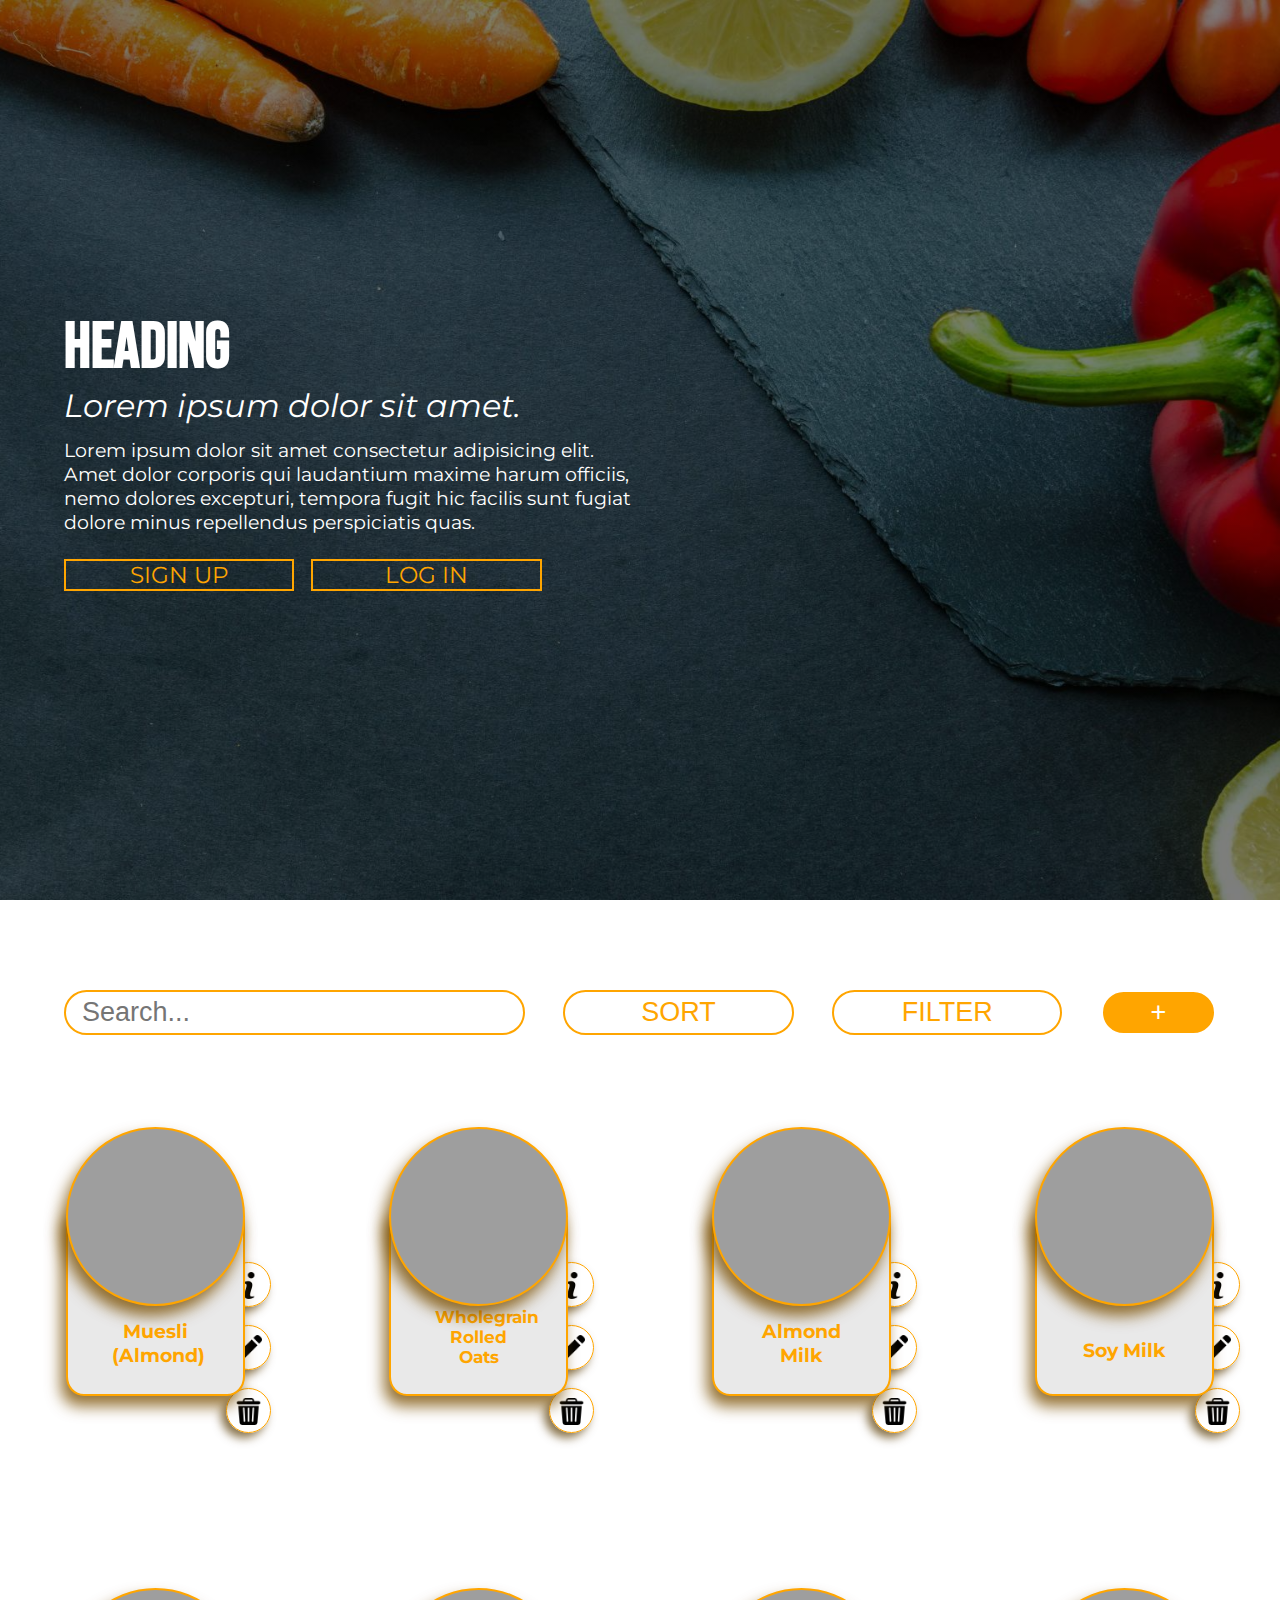
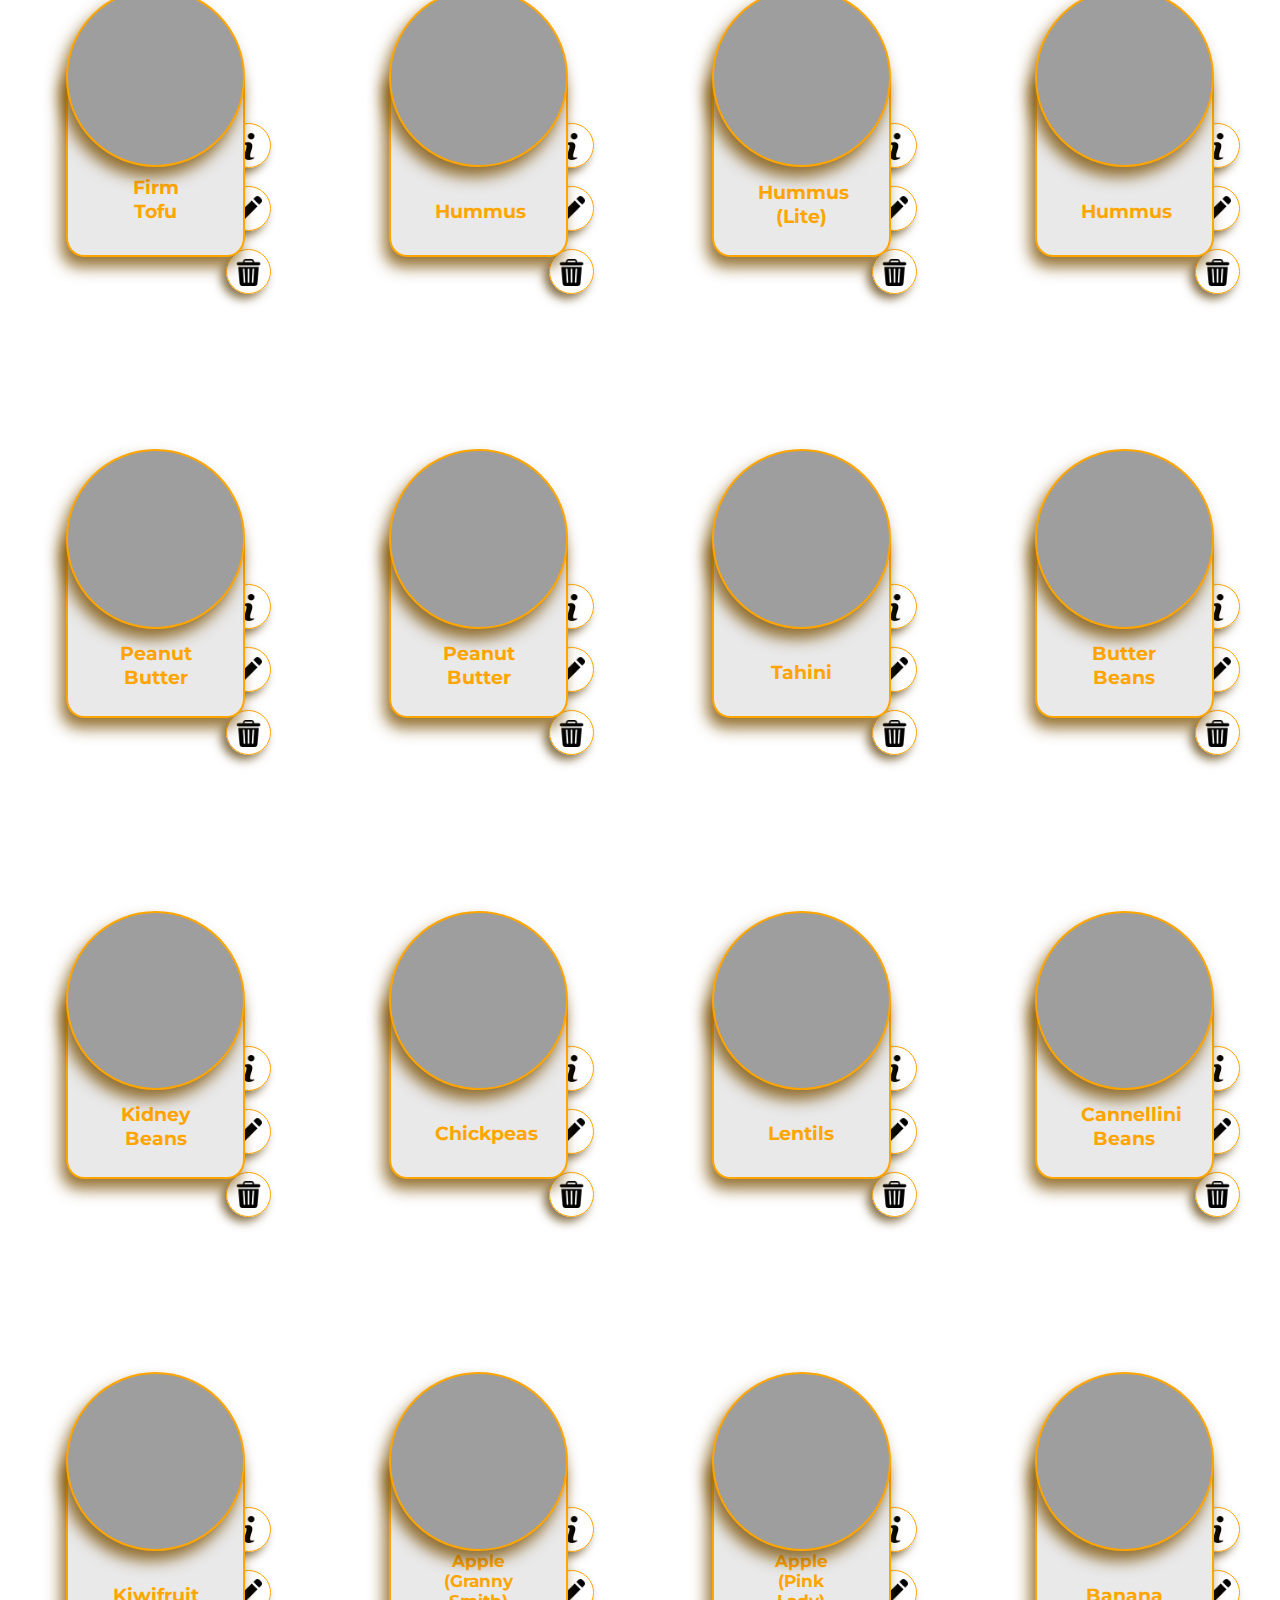
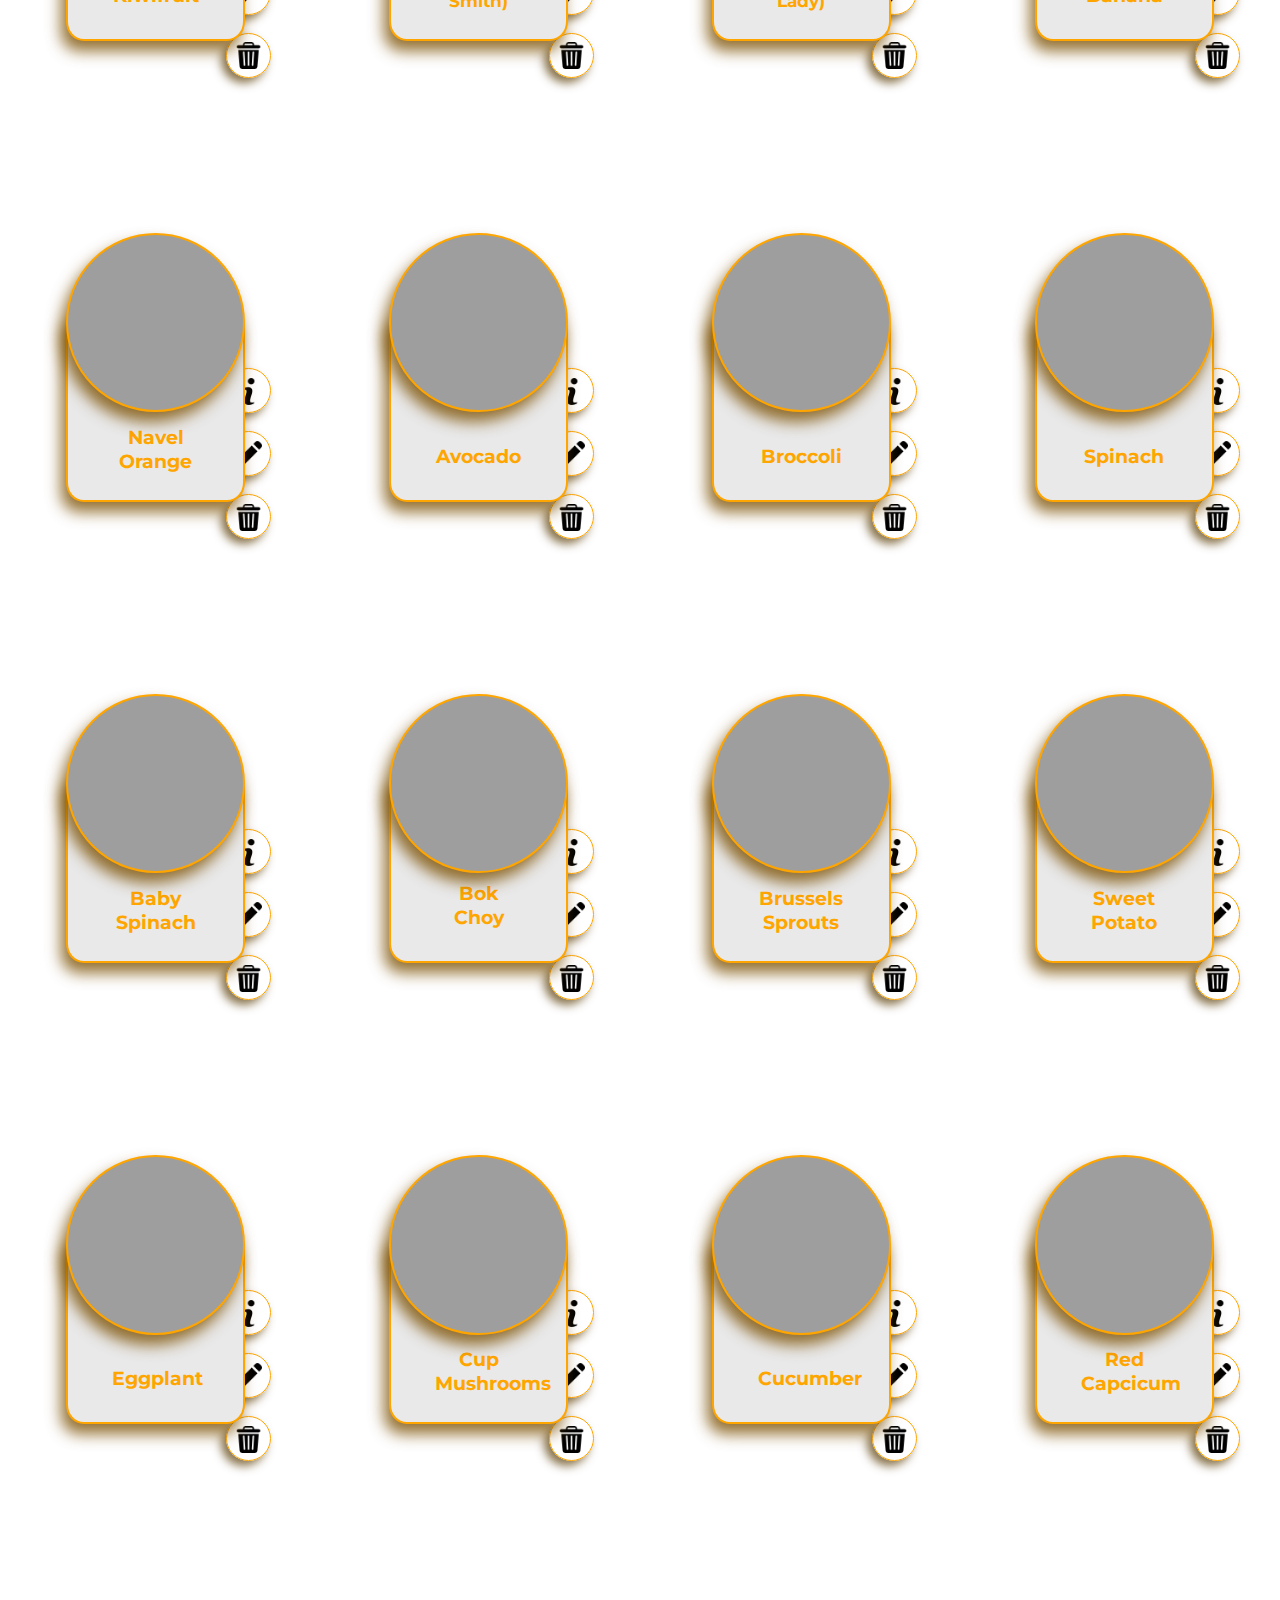
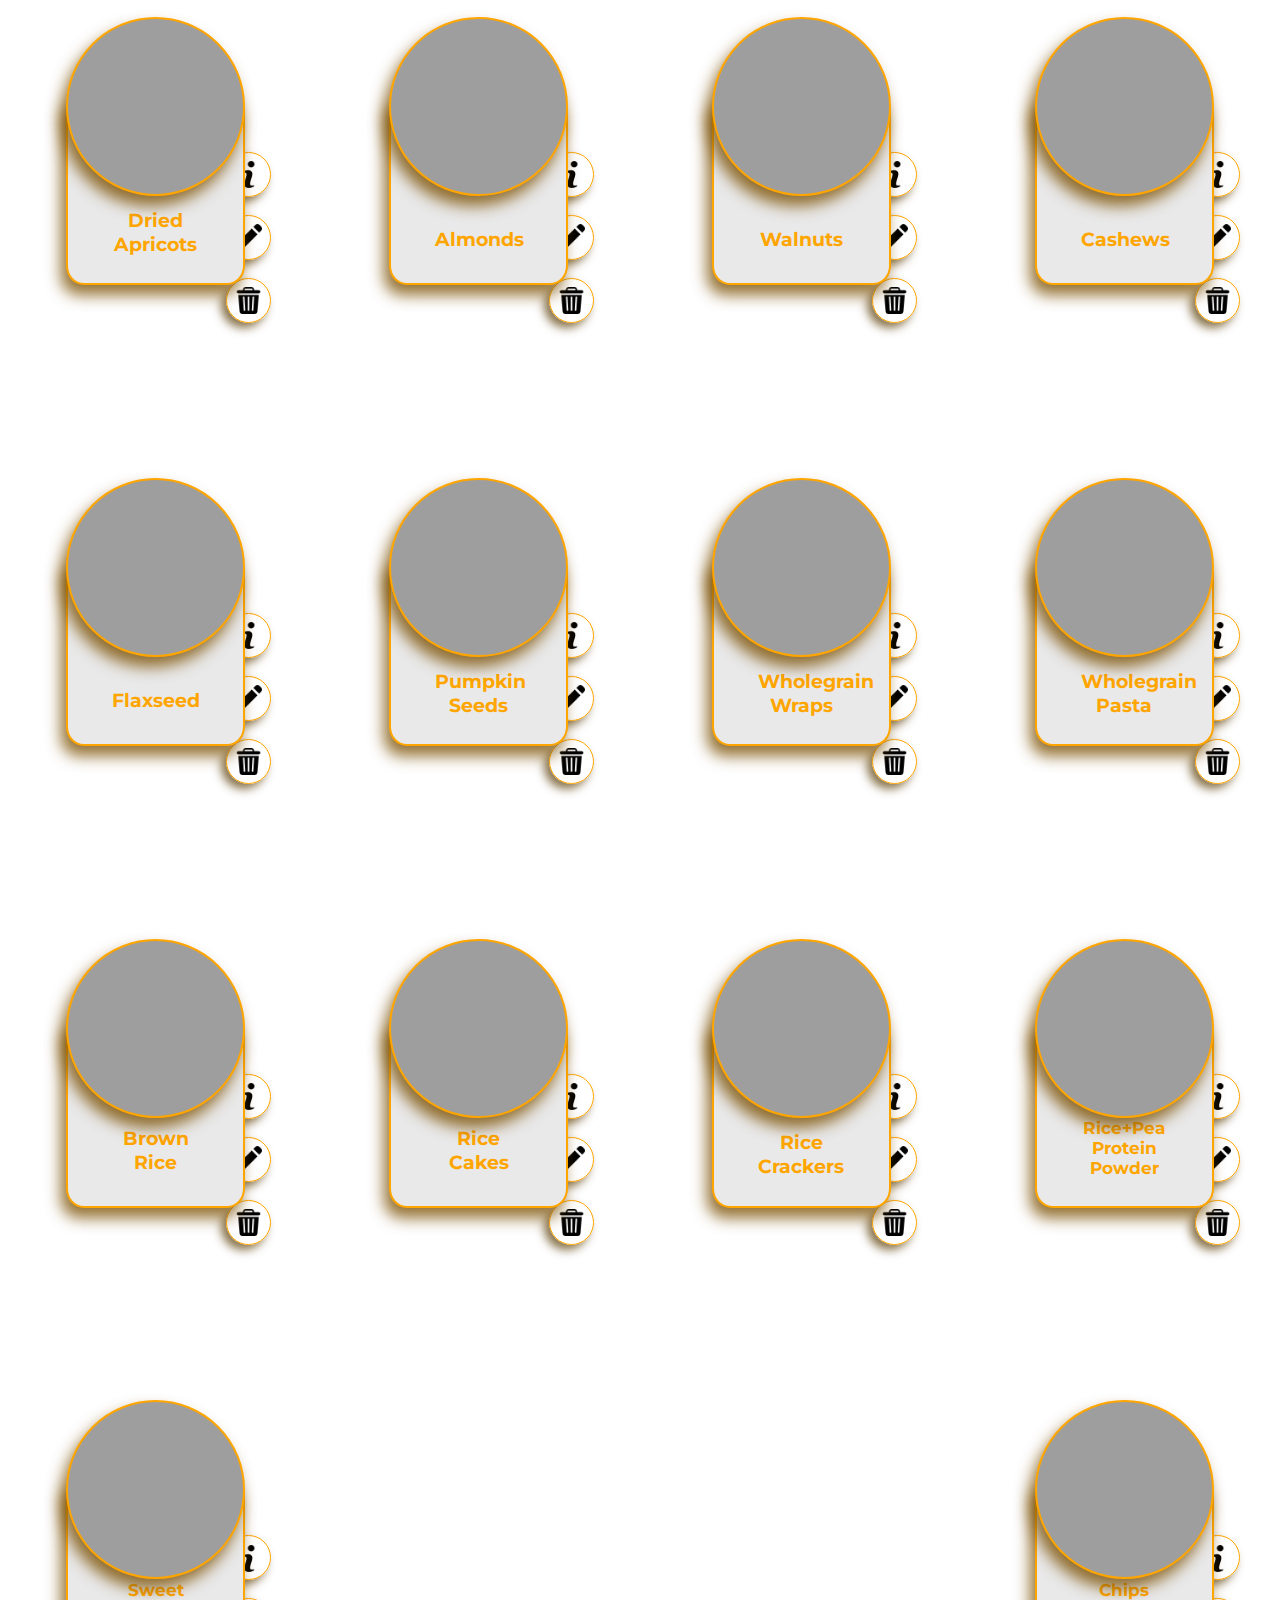
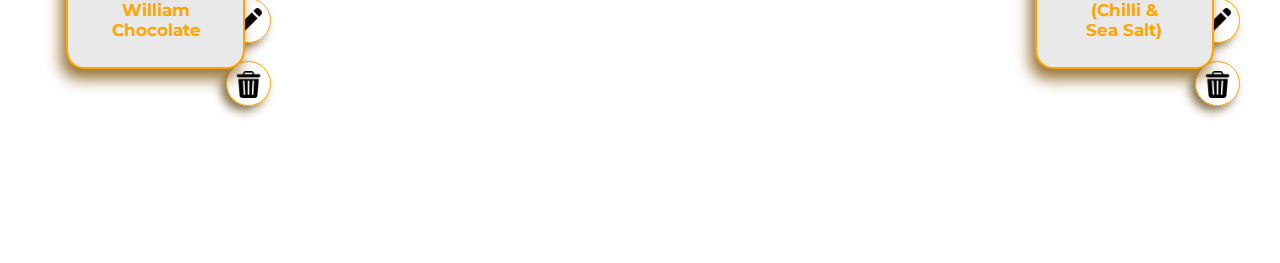
==== index.html @ 44188cd8 "Merge remote-tracking branch 'origin/candelabra'" ====
<!DOCTYPE html>
<html lang="en">
<head>
    <meta charset="UTF-8">
    <meta name="viewport" content="width=device-width, initial-scale=1.0">
    <title>Document</title>

    <link rel="stylesheet" href="css/style.css">
    <script type="text/javascript" src="./data/foods.json"></script>
    <script type="text/javascript" src="./js/script.js"></script>
</head>
<body>
<div id="content">
    <section id="hero">
        <div class="container">
            <div class="hero_data">
                <h1 id="heading">HEADING</h1>
                <p id="sub_heading">Lorem ipsum dolor sit amet.</p>
                <p id="hero_text">Lorem ipsum dolor sit amet consectetur adipisicing elit. Amet dolor corporis qui
                    laudantium maxime harum officiis, nemo dolores excepturi, tempora fugit hic facilis sunt fugiat
                    dolore minus repellendus perspiciatis quas.</p>
                <button class="account">SIGN UP</button>
                <button class="account">LOG IN</button>
            </div>
        </div>
    </section>
    <section id="main">
        <div class="content">
            <div class="functional">
                <div id="sbar"><input type="search" id="search" oninput="search(this.value)" placeholder="Search...">
                </div>
                <div id="sort">
                    <input type="button" class="functional_button" value="SORT" onclick="displaySort()">
                    <div>
                        <ul id="sort_list">

                        </ul>
                    </div>
                </div>
                <div id="filter">
                    <input type="button" class="functional_button" value="FILTER" onclick="displayFilter()">
                    <div>
                        <ul id="filter_list">

                        </ul>
                    </div>
                </div>
                <div id="add"><input type="button" id="add_button" value="+" onclick="displayAdd()">
                </div>
            </div>

            <div id="main_data"></div>

            <div id="modal_container">
                <div id="modal">
                    <ul id="view_content"></ul>
                    <input type="button" value="Close" id="close_view" class="modal_buttons" onclick="closeModal()">

                    <ul id="edit_content"></ul>
                    <ul id="add_content" style="background: aqua"></ul>
                    <input type="submit" value="Save" id="save_edit" class="modal_buttons" onclick="saveEdit()">
                    <input type="submit" value="Add" id="save_add" onclick="AddSave()">
                </div>
            </div>
        </div>
    </section>
</div>
</body>
</html>
---- css/style.css ----
@import url('https://fonts.googleapis.com/css2?family=Bebas+Neue&family=Roboto+Condensed&family=Rubik+Glitch&display=swap');
/* @import url('https://fonts.googleapis.com/css2?family=Bebas+Neue&family=Raleway:ital,wght@0,100..900;1,100..900&family=Roboto+Condensed&family=Rubik+Glitch&display=swap'); */
@import url('https://fonts.googleapis.com/css2?family=Bebas+Neue&family=Montserrat:ital,wght@0,100..900;1,100..900&family=Raleway:ital,wght@0,100..900;1,100..900&family=Roboto+Condensed&family=Rubik+Glitch&display=swap');

*
{
    padding: 0;
    margin: 0;
    box-sizing: border-box;
}

#heading
{
    font-family: "Bebas Neue", sans-serif;
    font-size: 5vw;
}

#sub_heading
{
    font-family: "Montserrat", sans-serif;
    font-style: italic;
    font-size: 2.5vw;
    margin-bottom: 1vw;
}

#hero_text
{
    font-family: "Montserrat", sans-serif;
    font-size: 1.5vw;
    max-width: 50%;
    margin-bottom: 2vw;
}

.account
{  
    font-family: "Montserrat", sans-serif;
    font-size: 2.5vh;
    max-width: 50%;
    background-color: transparent ;
    border: 2px solid orange;  
    color: orange;
    margin-right: 1vw;
    width: 20%;
    /* height: 20%; */
    height: auto;
    transition: background-color .7s ease, color .7s ease;  
}

.account:hover
{
    background-color: orange;
    color: white;
    box-shadow: -10px 10px 15px rgba(87, 57, 0, 0.7);
}

#hero
{
    position: relative;
    width: 100%;
    height: 100vh;
    background: linear-gradient(rgba(0, 0, 0, 0.505), rgba(0, 0, 0, 0.505)), url('../image/bg.jpg') no-repeat center / cover;
    color: white;
}

.container
{
    width: 90%;
    height: 100%;
    display: flex;
    max-width: 1400px;
    margin: 0 auto;
    align-items: center;
    justify-content: center;
}

.content
{
    width: 90%;
    height: 100%;
    display: flex;
    max-width: 1400px;
    margin: 0 auto;
    flex-direction: column;
}

#main_data
{
    /* padding-top: 10vh; */
    width: 100%;
}

table
{
    width: 100%
}

table tr
{
    display: flex;
    justify-content: space-between;
    padding-bottom: 10vh;
}

.element_photo
{
    position: relative;
    width: 14vw;
    height: 14vw; 
    max-width: 18vw;
    border-radius:50%; 
    background:rgb(158, 158, 158);  
    box-shadow: -5px 10px 15px rgba(122, 79, 0, 0.8); 
    border: 2px solid orange;
    transition: width .7s ease, height .7s ease, box-shadow, 0.7s ease;
    z-index: 1;
}

.element_info
{
    position: relative;
    width: 14vw;
    height: 15vw;
    top: -8vw;
    border-radius: 10%;
    max-width: 18vw;
    text-align: center;
    background: rgb(233, 233, 233);
    box-shadow: -5px 10px 15px rgba(122, 79, 0, 0.8); 
    border: 2px solid orange;
    color: orange;
    transition: background-color .5s ease, color .5s ease, width .5s ease, height .5s ease, box-shadow, .5s ease;
    z-index: 0;
}

.element_info h1
{
    font-family: "Montserrat", sans-serif;
    font-size: 1.5vw;
    max-width: 50%;
    position: absolute;
    bottom: 0;
    left: 50%;
    transform: translateX(-50%);
}

.element_object:hover > .element_info      /*Interact with a child element (.element_info) of .element*/
{
    background-color: orange;
    color: white;
    width: 15vw;
    height: 15.5vw;
    box-shadow: -10px 15px 25px rgba(150, 97, 0, 0.8);
}

.element_object:hover > .element_photo     /*Interact with a child element (.element_info) of .element*/
{
    width: 15vw;
    height: 15vw;
    box-shadow: -10px 15px 25px rgba(150, 97, 0, 0.8);
}

.functional
{
    display: flex;
    width: 100%;
    max-width: 1400px;
    padding: 10vh 0 10vh 0;
    justify-content: space-between;
}

#sbar
{
    width: 40%;
    display: flex;
}

#search
{
    width: 100%;
    height: 5vh;
    font-size: 3vh;
    border: 2px solid orange;  
    border-radius: 25px;
    transition: box-shadow .7s ease;
    padding-left: 1rem;
}

#search:hover
{
    box-shadow: 0px 0px 15px rgba(255, 173, 20, 0.7);
}

#sort, #filter
{
    width: 20%;
    position: relative;
    display: inline-block;
}

#add
{
    width: 10%;
    position: relative;
}

#add_button
{
    width: 100%;
    height: 5vh;
    font-size: 3vh;
    border: 2px solid white;  
    background-color: orange;
    border-radius: 25px;
    color: white;
    transition: background-color .3s ease, color .3s ease, box-shadow .3s ease;
}

#add_button:hover
{
    background-color: white;
    border: 2px solid orange; 
    color: orange;
    box-shadow: -5px 5px 15px rgba(38, 37, 36, 0.7);
    cursor: pointer;
}

.functional_button
{
    width: 100%;
    height: 5vh;
    font-size: 3vh;
    border: 2px solid orange;  
    color: orange;
    background-color: transparent;
    border-radius: 25px;
    transition: background-color .3s ease, color .3s ease, box-shadow .3s ease;
}

.functional_button:hover
{
    background-color: orange;
    color: white;
    box-shadow: -5px 5px 15px rgba(87, 57, 0, 0.7);
    cursor: pointer;
}

#sort_list, #filter_list
{
    list-style: none;
    text-align: center;
    display: none;
    cursor: pointer;
}

#sort_list li, #filter_list li
{
    border: 1px solid;
    border-radius: 25px;
    font-size: 3vh;
    color: orange;
    margin: 1vh;
    font-family: "Montserrat", sans-serif;
    transition: background-color .5s ease, color .5s ease, box-shadow .7s ease;
}

li:hover
{
    background-color: orange;
    color: white;
    box-shadow: 0px 0px 15px rgba(255, 173, 20, 0.7);
}

.element_buttons_menu
{
    position: absolute;
    margin-top: 15vh;
    margin-left: 10rem;
}

.element_button
{
    width: 5vh;
    height: 5vh;
    display: flex;
    margin-bottom: 2vh;
    border-radius: 25px;
    background: transparent;
    border: 1px solid orange;  
    justify-content: center;
    box-shadow: -5px 5px 10px rgba(87, 57, 0, 0.7); 
}

.element_button:hover
{
    background-color: orange;
    color: white;
    transition: background-color .5s ease, color .5s ease, box-shadow .7s ease;
    box-shadow: -5px 5px 15px rgba(109, 71, 0, 0.7);
}

.element_button_icon
{
    position: relative;
    top: 20%;
    width: 3vh;
    height: 3vh;
}

#modal_container
{
    display: flex;
    justify-content: center;
    /* display: none; */
}

#modal
{
    position: relative;
    border-radius: 25px;
    width: 50vw;
    background-color: white;
    border: 2px solid orange;
    margin-bottom: 25vh;
    display: none;
}

#save_edit
{
    display: none;
}

#main
{
    width : 100%;
}

@media only screen and (max-width: 480px)
{
    .container
    {
        width: 100%;
        height: 100%;
        display: flex;
        max-width: none;
        flex-direction: column;
        margin: 0 auto;
        align-items: center;
        justify-content: center;
    }

    .hero_data
    {
        max-width: 80%;
    }

    #heading
    {
        font-family: "Bebas Neue", sans-serif;
        font-size: 15vw;
    }

    #sub_heading
    {
        font-family: "Montserrat", sans-serif;
        font-style: italic;
        font-size: 8vw;
        padding-bottom: 4vw;
    }

    #hero_text
    {
        font-family: "Montserrat", sans-serif;
        font-size: 4.5vw;
        max-width: none;
        padding-bottom: 8vw;
    }

    .account
    {  
        width: 40%;
        max-width: none;
    }

    table tr
    {
        justify-content: center;
    }

    .element_photo
    {
        width: 50vw;
        height: 50vw; 
        max-width: none;
    }

    .element_info
    {
        width: 50vw;
        height: 45vw;
        top: -25vw;
        max-width: none;
    }

    .element_object:hover > .element_info      /*Interact with a child element (.element_info) of .element*/
    {
        width: 51vw;
        height: 46vw;
        box-shadow: -10px 15px 25px rgba(150, 97, 0, 0.8);
    }

    .element_object:hover > .element_photo     /*Interact with a child element (.element_info) of .element*/
    {
        width: 51vw;
        height: 51vw;
        box-shadow: -10px 15px 25px rgba(150, 97, 0, 0.8);
    }

    .element_info h1
    {
        max-width: none;
        font-size: 5vw;
    }

    .functional
    {
        flex-direction: column;
    }

    #sbar
    {
        width: 100%;
        display: flex;
        margin-bottom: 1vh; 
    }

    #sort, #filter
    {
        width: 100%;
        margin-bottom: 1vh;
    }
  
}
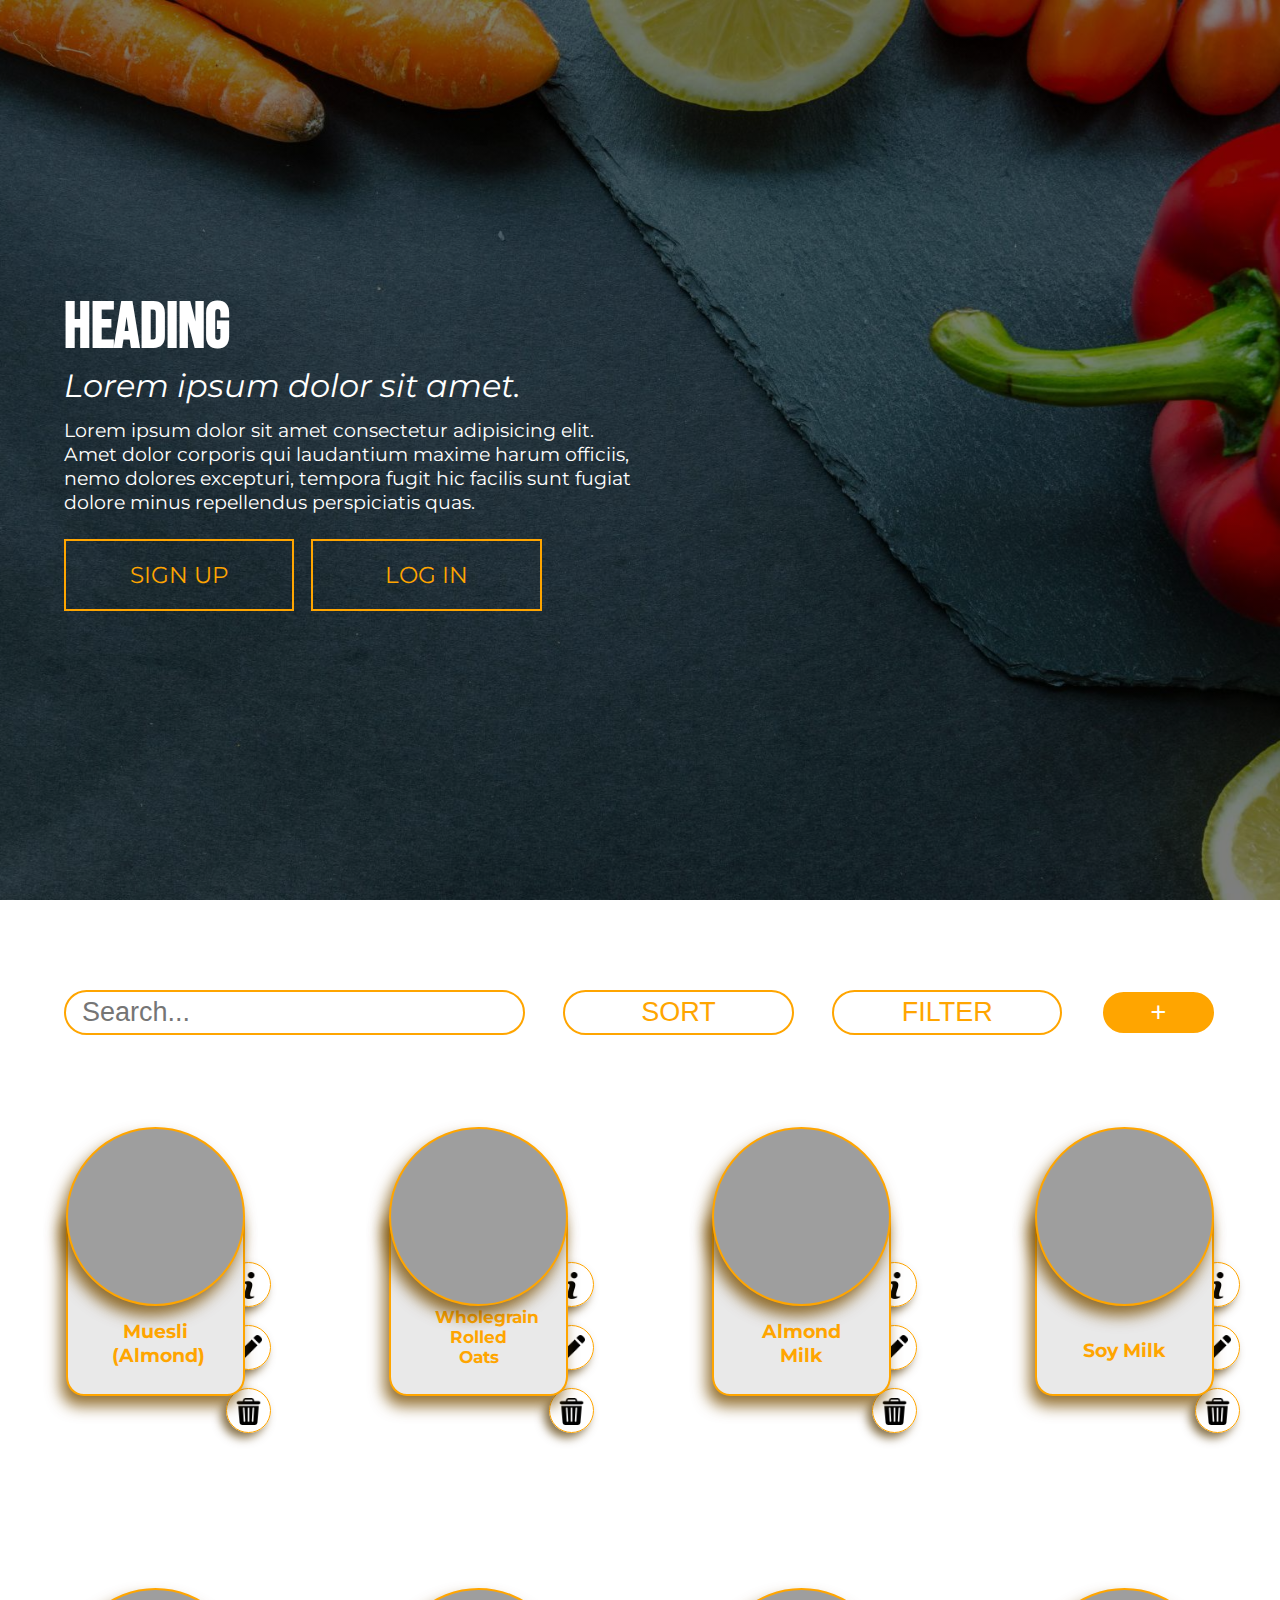
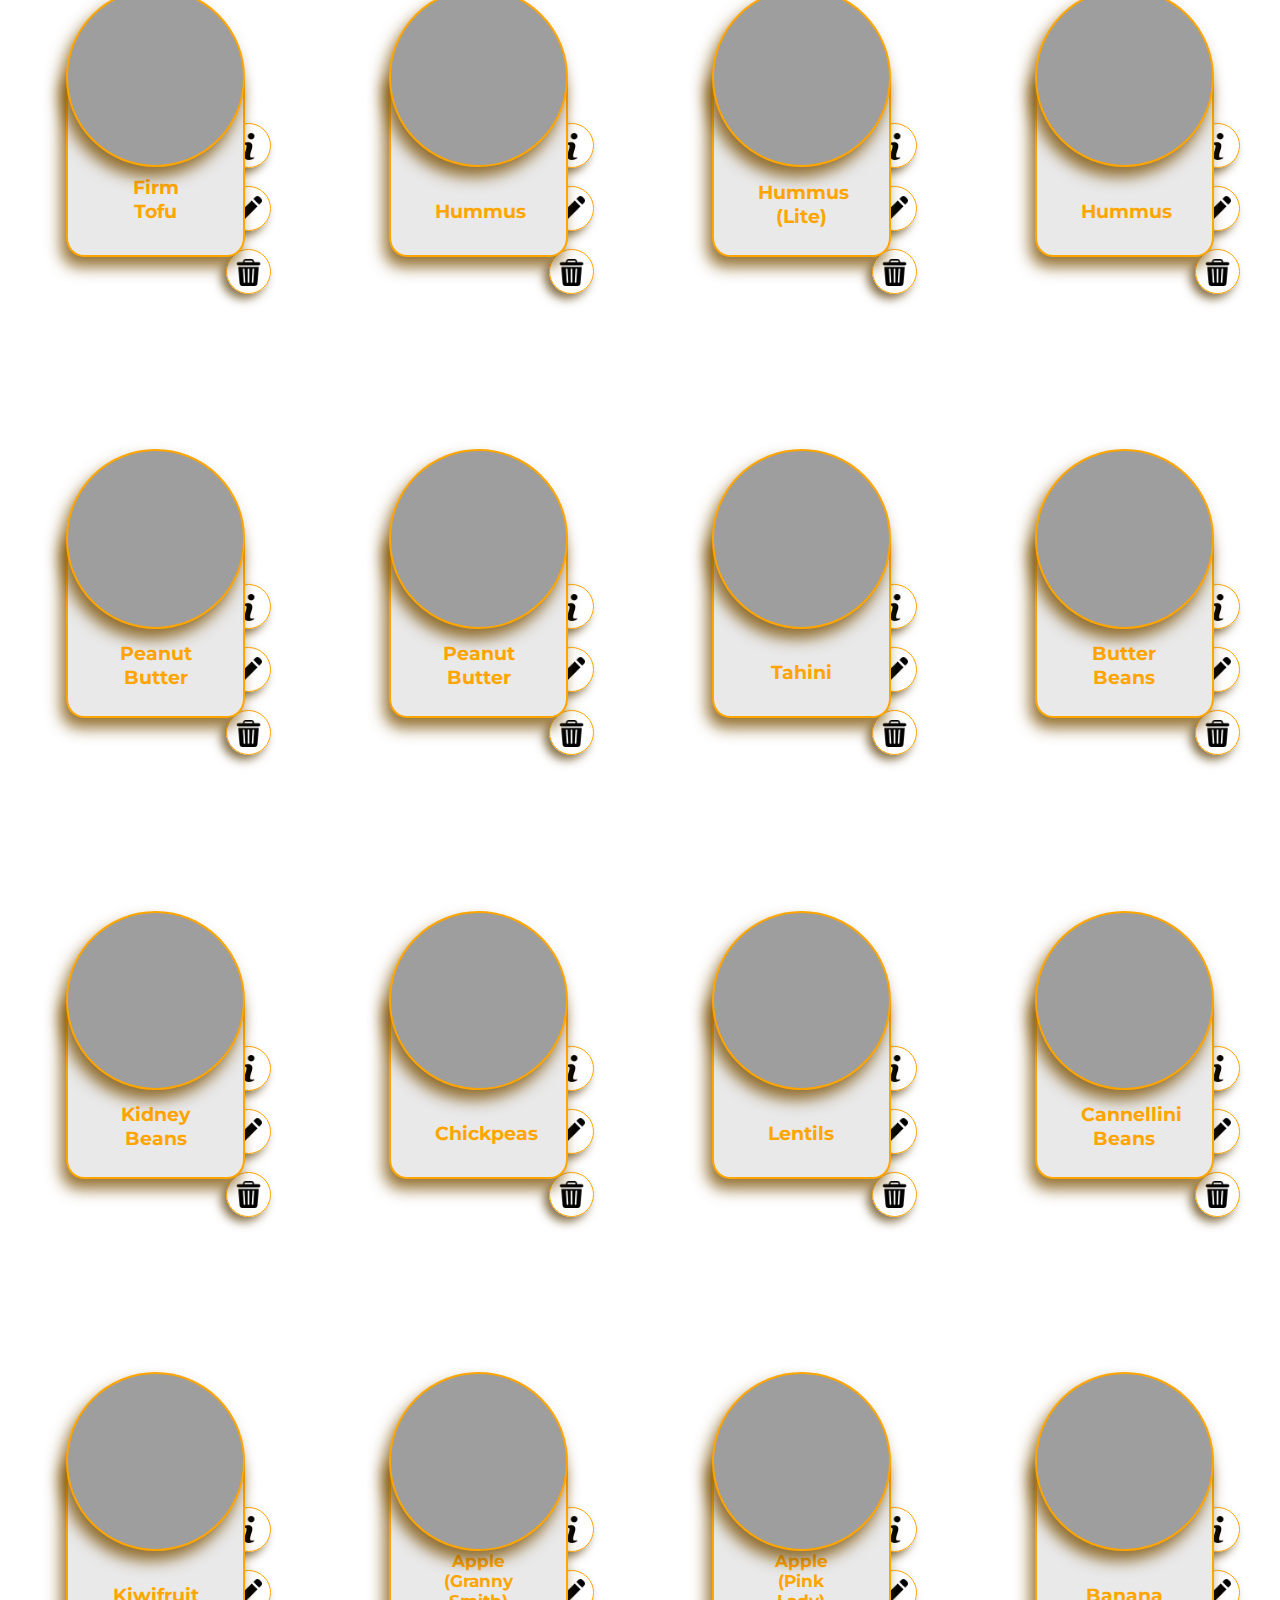
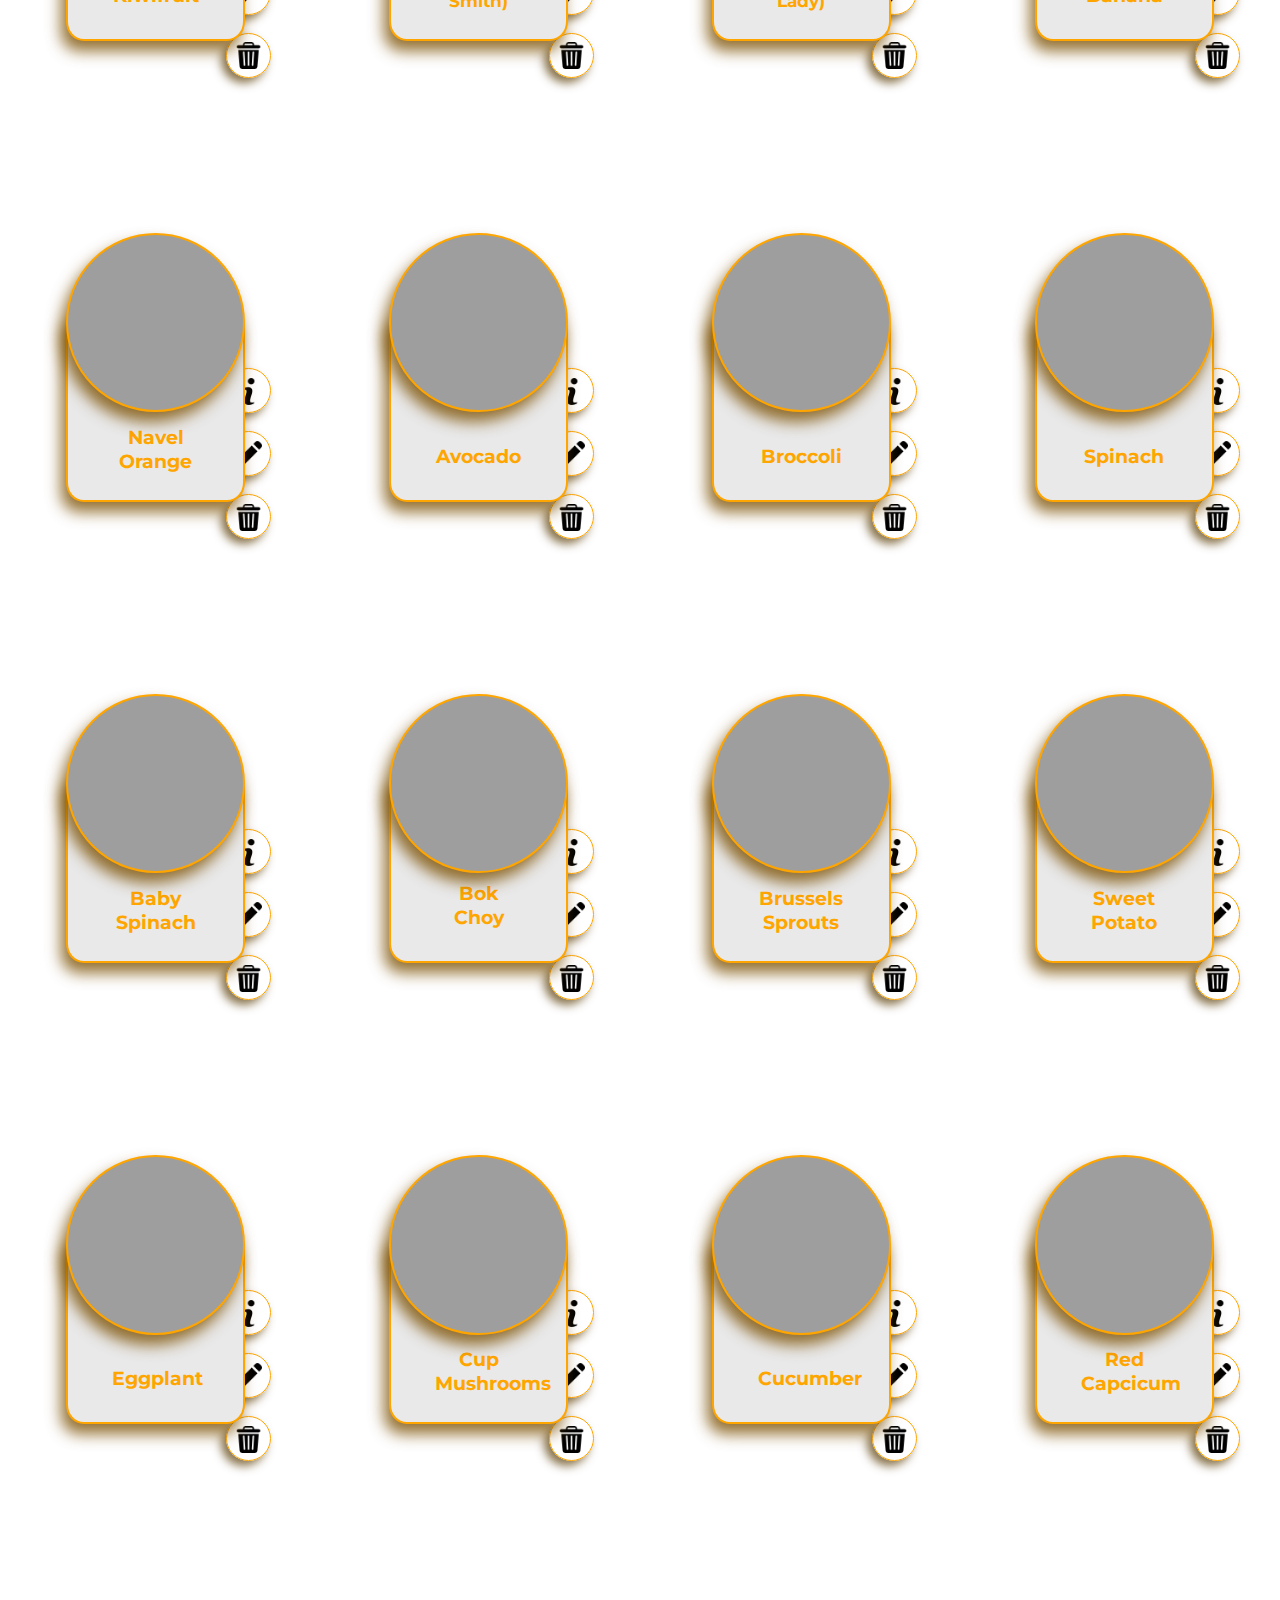
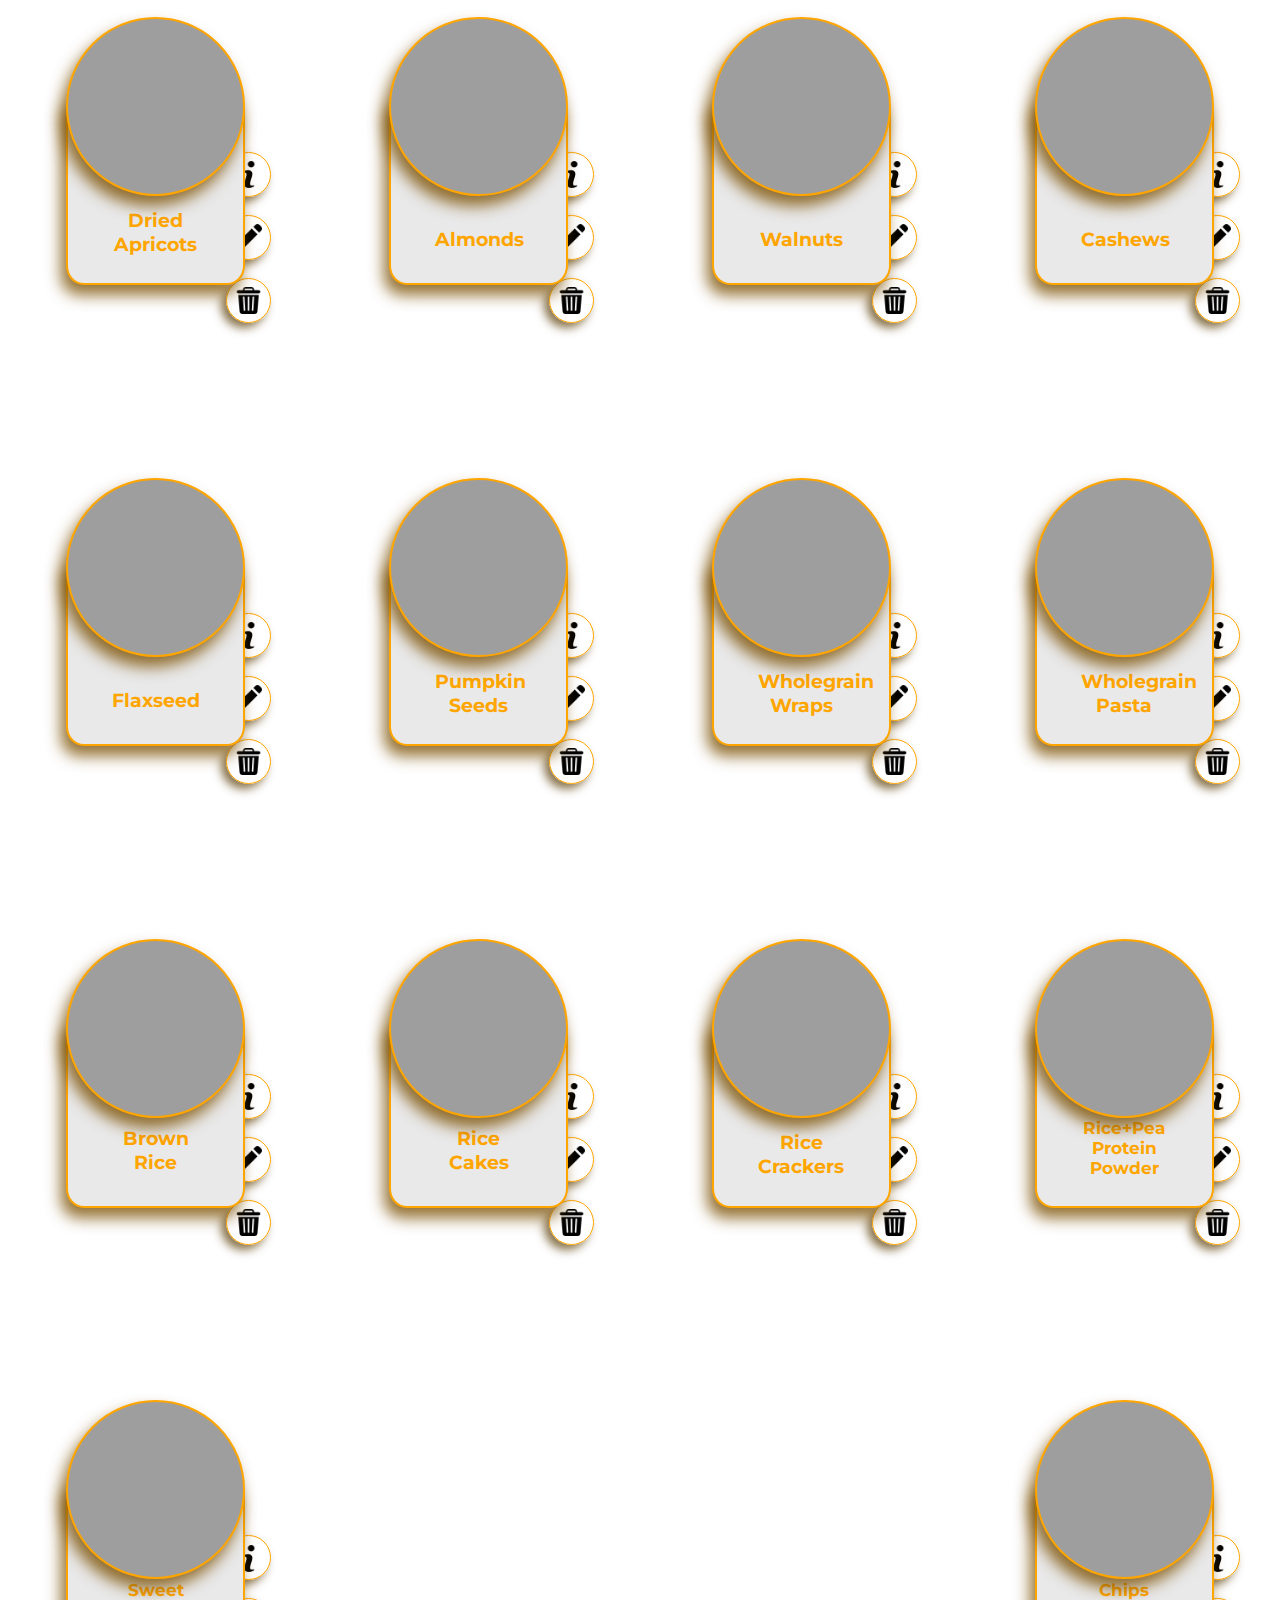
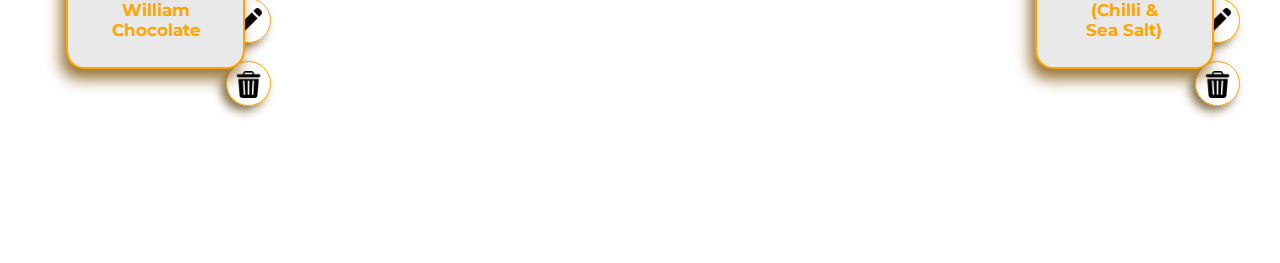
==== commit d2b4b809: "modal window design" ====
--- a/index.html
+++ b/index.html
@@ -1,69 +1,70 @@
-<!DOCTYPE html>
-<html lang="en">
-<head>
-    <meta charset="UTF-8">
-    <meta name="viewport" content="width=device-width, initial-scale=1.0">
-    <title>Document</title>
-
-    <link rel="stylesheet" href="css/style.css">
-    <script type="text/javascript" src="./data/foods.json"></script>
-    <script type="text/javascript" src="./js/script.js"></script>
-</head>
-<body>
-<div id="content">
-    <section id="hero">
-        <div class="container">
-            <div class="hero_data">
-                <h1 id="heading">HEADING</h1>
-                <p id="sub_heading">Lorem ipsum dolor sit amet.</p>
-                <p id="hero_text">Lorem ipsum dolor sit amet consectetur adipisicing elit. Amet dolor corporis qui
-                    laudantium maxime harum officiis, nemo dolores excepturi, tempora fugit hic facilis sunt fugiat
-                    dolore minus repellendus perspiciatis quas.</p>
-                <button class="account">SIGN UP</button>
-                <button class="account">LOG IN</button>
-            </div>
-        </div>
-    </section>
-    <section id="main">
-        <div class="content">
-            <div class="functional">
-                <div id="sbar"><input type="search" id="search" oninput="search(this.value)" placeholder="Search...">
-                </div>
-                <div id="sort">
-                    <input type="button" class="functional_button" value="SORT" onclick="displaySort()">
-                    <div>
-                        <ul id="sort_list">
-
-                        </ul>
-                    </div>
-                </div>
-                <div id="filter">
-                    <input type="button" class="functional_button" value="FILTER" onclick="displayFilter()">
-                    <div>
-                        <ul id="filter_list">
-
-                        </ul>
-                    </div>
-                </div>
-                <div id="add"><input type="button" id="add_button" value="+" onclick="displayAdd()">
-                </div>
-            </div>
-
-            <div id="main_data"></div>
-
-            <div id="modal_container">
-                <div id="modal">
-                    <ul id="view_content"></ul>
-                    <input type="button" value="Close" id="close_view" class="modal_buttons" onclick="closeModal()">
-
-                    <ul id="edit_content"></ul>
-                    <ul id="add_content" style="background: aqua"></ul>
-                    <input type="submit" value="Save" id="save_edit" class="modal_buttons" onclick="saveEdit()">
-                    <input type="submit" value="Add" id="save_add" onclick="AddSave()">
-                </div>
-            </div>
-        </div>
-    </section>
-</div>
-</body>
-</html>
+<!DOCTYPE html>
+<html lang="en">
+<head>
+    <meta charset="UTF-8">
+    <meta name="viewport" content="width=device-width, initial-scale=1.0">
+    <title>Document</title>
+
+    <link rel="stylesheet" href="css/style.css">
+    <script type="text/javascript" src="./data/foods.json"></script>
+    <script type="text/javascript" src="./js/script.js"></script>
+</head>
+<body>
+<div id="content">
+    <section id="hero">
+        <div class="container">
+            <div class="hero_data">
+                <h1 id="heading">HEADING</h1>
+                <p id="sub_heading">Lorem ipsum dolor sit amet.</p>
+                <p id="hero_text">Lorem ipsum dolor sit amet consectetur adipisicing elit. Amet dolor corporis qui
+                    laudantium maxime harum officiis, nemo dolores excepturi, tempora fugit hic facilis sunt fugiat
+                    dolore minus repellendus perspiciatis quas.</p>
+                <button class="account">SIGN UP</button>
+                <button class="account">LOG IN</button>
+            </div>
+        </div>
+    </section>
+    <section id="main">
+        <div class="content">
+            <div class="functional">
+                <div id="sbar"><input type="search" id="search" oninput="search(this.value)" placeholder="Search...">
+                </div>
+                <div id="sort">
+                    <input type="button" class="functional_button" value="SORT" onclick="displaySort()">
+                    <div>
+                        <ul id="sort_list">
+
+                        </ul>
+                    </div>
+                </div>
+                <div id="filter">
+                    <input type="button" class="functional_button" value="FILTER" onclick="displayFilter()">
+                    <div>
+                        <ul id="filter_list">
+
+                        </ul>
+                    </div>
+                </div>
+                <div id="add"><input type="button" id="add_button" value="+" onclick="displayAdd()">
+                </div>
+            </div>
+
+            <div id="main_data"></div>
+
+            <div id="modal_container">
+                <div id="modal">
+                    <ul id="view_content" class="modal_content"></ul>
+                    <ul id="edit_content" class="modal_content"></ul>
+                    <ul id="add_content" class="modal_content"></ul>
+                    <div id="modal_buttons_container">
+                        <input type="submit" value="Save" id="save_edit" class="modal_buttons" onclick="saveEdit()">
+                        <input type="submit" value="Add" id="save_add" class="modal_buttons" onclick="AddSave()">
+                        <input type="button" value="Close" id="close_view" class="modal_buttons" onclick="closeModal()">
+                    </div>
+                </div>
+            </div>
+        </div>
+    </section>
+</div>
+</body>
+</html>--- a/css/style.css
+++ b/css/style.css
@@ -1,442 +1,526 @@
-@import url('https://fonts.googleapis.com/css2?family=Bebas+Neue&family=Roboto+Condensed&family=Rubik+Glitch&display=swap');
-/* @import url('https://fonts.googleapis.com/css2?family=Bebas+Neue&family=Raleway:ital,wght@0,100..900;1,100..900&family=Roboto+Condensed&family=Rubik+Glitch&display=swap'); */
-@import url('https://fonts.googleapis.com/css2?family=Bebas+Neue&family=Montserrat:ital,wght@0,100..900;1,100..900&family=Raleway:ital,wght@0,100..900;1,100..900&family=Roboto+Condensed&family=Rubik+Glitch&display=swap');
-
-*
-{
-    padding: 0;
-    margin: 0;
-    box-sizing: border-box;
-}
-
-#heading
-{
-    font-family: "Bebas Neue", sans-serif;
-    font-size: 5vw;
-}
-
-#sub_heading
-{
-    font-family: "Montserrat", sans-serif;
-    font-style: italic;
-    font-size: 2.5vw;
-    margin-bottom: 1vw;
-}
-
-#hero_text
-{
-    font-family: "Montserrat", sans-serif;
-    font-size: 1.5vw;
-    max-width: 50%;
-    margin-bottom: 2vw;
-}
-
-.account
-{  
-    font-family: "Montserrat", sans-serif;
-    font-size: 2.5vh;
-    max-width: 50%;
-    background-color: transparent ;
-    border: 2px solid orange;  
-    color: orange;
-    margin-right: 1vw;
-    width: 20%;
-    /* height: 20%; */
-    height: auto;
-    transition: background-color .7s ease, color .7s ease;  
-}
-
-.account:hover
-{
-    background-color: orange;
-    color: white;
-    box-shadow: -10px 10px 15px rgba(87, 57, 0, 0.7);
-}
-
-#hero
-{
-    position: relative;
-    width: 100%;
-    height: 100vh;
-    background: linear-gradient(rgba(0, 0, 0, 0.505), rgba(0, 0, 0, 0.505)), url('../image/bg.jpg') no-repeat center / cover;
-    color: white;
-}
-
-.container
-{
-    width: 90%;
-    height: 100%;
-    display: flex;
-    max-width: 1400px;
-    margin: 0 auto;
-    align-items: center;
-    justify-content: center;
-}
-
-.content
-{
-    width: 90%;
-    height: 100%;
-    display: flex;
-    max-width: 1400px;
-    margin: 0 auto;
-    flex-direction: column;
-}
-
-#main_data
-{
-    /* padding-top: 10vh; */
-    width: 100%;
-}
-
-table
-{
-    width: 100%
-}
-
-table tr
-{
-    display: flex;
-    justify-content: space-between;
-    padding-bottom: 10vh;
-}
-
-.element_photo
-{
-    position: relative;
-    width: 14vw;
-    height: 14vw; 
-    max-width: 18vw;
-    border-radius:50%; 
-    background:rgb(158, 158, 158);  
-    box-shadow: -5px 10px 15px rgba(122, 79, 0, 0.8); 
-    border: 2px solid orange;
-    transition: width .7s ease, height .7s ease, box-shadow, 0.7s ease;
-    z-index: 1;
-}
-
-.element_info
-{
-    position: relative;
-    width: 14vw;
-    height: 15vw;
-    top: -8vw;
-    border-radius: 10%;
-    max-width: 18vw;
-    text-align: center;
-    background: rgb(233, 233, 233);
-    box-shadow: -5px 10px 15px rgba(122, 79, 0, 0.8); 
-    border: 2px solid orange;
-    color: orange;
-    transition: background-color .5s ease, color .5s ease, width .5s ease, height .5s ease, box-shadow, .5s ease;
-    z-index: 0;
-}
-
-.element_info h1
-{
-    font-family: "Montserrat", sans-serif;
-    font-size: 1.5vw;
-    max-width: 50%;
-    position: absolute;
-    bottom: 0;
-    left: 50%;
-    transform: translateX(-50%);
-}
-
-.element_object:hover > .element_info      /*Interact with a child element (.element_info) of .element*/
-{
-    background-color: orange;
-    color: white;
-    width: 15vw;
-    height: 15.5vw;
-    box-shadow: -10px 15px 25px rgba(150, 97, 0, 0.8);
-}
-
-.element_object:hover > .element_photo     /*Interact with a child element (.element_info) of .element*/
-{
-    width: 15vw;
-    height: 15vw;
-    box-shadow: -10px 15px 25px rgba(150, 97, 0, 0.8);
-}
-
-.functional
-{
-    display: flex;
-    width: 100%;
-    max-width: 1400px;
-    padding: 10vh 0 10vh 0;
-    justify-content: space-between;
-}
-
-#sbar
-{
-    width: 40%;
-    display: flex;
-}
-
-#search
-{
-    width: 100%;
-    height: 5vh;
-    font-size: 3vh;
-    border: 2px solid orange;  
-    border-radius: 25px;
-    transition: box-shadow .7s ease;
-    padding-left: 1rem;
-}
-
-#search:hover
-{
-    box-shadow: 0px 0px 15px rgba(255, 173, 20, 0.7);
-}
-
-#sort, #filter
-{
-    width: 20%;
-    position: relative;
-    display: inline-block;
-}
-
-#add
-{
-    width: 10%;
-    position: relative;
-}
-
-#add_button
-{
-    width: 100%;
-    height: 5vh;
-    font-size: 3vh;
-    border: 2px solid white;  
-    background-color: orange;
-    border-radius: 25px;
-    color: white;
-    transition: background-color .3s ease, color .3s ease, box-shadow .3s ease;
-}
-
-#add_button:hover
-{
-    background-color: white;
-    border: 2px solid orange; 
-    color: orange;
-    box-shadow: -5px 5px 15px rgba(38, 37, 36, 0.7);
-    cursor: pointer;
-}
-
-.functional_button
-{
-    width: 100%;
-    height: 5vh;
-    font-size: 3vh;
-    border: 2px solid orange;  
-    color: orange;
-    background-color: transparent;
-    border-radius: 25px;
-    transition: background-color .3s ease, color .3s ease, box-shadow .3s ease;
-}
-
-.functional_button:hover
-{
-    background-color: orange;
-    color: white;
-    box-shadow: -5px 5px 15px rgba(87, 57, 0, 0.7);
-    cursor: pointer;
-}
-
-#sort_list, #filter_list
-{
-    list-style: none;
-    text-align: center;
-    display: none;
-    cursor: pointer;
-}
-
-#sort_list li, #filter_list li
-{
-    border: 1px solid;
-    border-radius: 25px;
-    font-size: 3vh;
-    color: orange;
-    margin: 1vh;
-    font-family: "Montserrat", sans-serif;
-    transition: background-color .5s ease, color .5s ease, box-shadow .7s ease;
-}
-
-li:hover
-{
-    background-color: orange;
-    color: white;
-    box-shadow: 0px 0px 15px rgba(255, 173, 20, 0.7);
-}
-
-.element_buttons_menu
-{
-    position: absolute;
-    margin-top: 15vh;
-    margin-left: 10rem;
-}
-
-.element_button
-{
-    width: 5vh;
-    height: 5vh;
-    display: flex;
-    margin-bottom: 2vh;
-    border-radius: 25px;
-    background: transparent;
-    border: 1px solid orange;  
-    justify-content: center;
-    box-shadow: -5px 5px 10px rgba(87, 57, 0, 0.7); 
-}
-
-.element_button:hover
-{
-    background-color: orange;
-    color: white;
-    transition: background-color .5s ease, color .5s ease, box-shadow .7s ease;
-    box-shadow: -5px 5px 15px rgba(109, 71, 0, 0.7);
-}
-
-.element_button_icon
-{
-    position: relative;
-    top: 20%;
-    width: 3vh;
-    height: 3vh;
-}
-
-#modal_container
-{
-    display: flex;
-    justify-content: center;
-    /* display: none; */
-}
-
-#modal
-{
-    position: relative;
-    border-radius: 25px;
-    width: 50vw;
-    background-color: white;
-    border: 2px solid orange;
-    margin-bottom: 25vh;
-    display: none;
-}
-
-#save_edit
-{
-    display: none;
-}
-
-#main
-{
-    width : 100%;
-}
-
-@media only screen and (max-width: 480px)
-{
-    .container
-    {
-        width: 100%;
-        height: 100%;
-        display: flex;
-        max-width: none;
-        flex-direction: column;
-        margin: 0 auto;
-        align-items: center;
-        justify-content: center;
-    }
-
-    .hero_data
-    {
-        max-width: 80%;
-    }
-
-    #heading
-    {
-        font-family: "Bebas Neue", sans-serif;
-        font-size: 15vw;
-    }
-
-    #sub_heading
-    {
-        font-family: "Montserrat", sans-serif;
-        font-style: italic;
-        font-size: 8vw;
-        padding-bottom: 4vw;
-    }
-
-    #hero_text
-    {
-        font-family: "Montserrat", sans-serif;
-        font-size: 4.5vw;
-        max-width: none;
-        padding-bottom: 8vw;
-    }
-
-    .account
-    {  
-        width: 40%;
-        max-width: none;
-    }
-
-    table tr
-    {
-        justify-content: center;
-    }
-
-    .element_photo
-    {
-        width: 50vw;
-        height: 50vw; 
-        max-width: none;
-    }
-
-    .element_info
-    {
-        width: 50vw;
-        height: 45vw;
-        top: -25vw;
-        max-width: none;
-    }
-
-    .element_object:hover > .element_info      /*Interact with a child element (.element_info) of .element*/
-    {
-        width: 51vw;
-        height: 46vw;
-        box-shadow: -10px 15px 25px rgba(150, 97, 0, 0.8);
-    }
-
-    .element_object:hover > .element_photo     /*Interact with a child element (.element_info) of .element*/
-    {
-        width: 51vw;
-        height: 51vw;
-        box-shadow: -10px 15px 25px rgba(150, 97, 0, 0.8);
-    }
-
-    .element_info h1
-    {
-        max-width: none;
-        font-size: 5vw;
-    }
-
-    .functional
-    {
-        flex-direction: column;
-    }
-
-    #sbar
-    {
-        width: 100%;
-        display: flex;
-        margin-bottom: 1vh; 
-    }
-
-    #sort, #filter
-    {
-        width: 100%;
-        margin-bottom: 1vh;
-    }
-  
+@import url('https://fonts.googleapis.com/css2?family=Bebas+Neue&family=Roboto+Condensed&family=Rubik+Glitch&display=swap');
+/* @import url('https://fonts.googleapis.com/css2?family=Bebas+Neue&family=Raleway:ital,wght@0,100..900;1,100..900&family=Roboto+Condensed&family=Rubik+Glitch&display=swap'); */
+@import url('https://fonts.googleapis.com/css2?family=Bebas+Neue&family=Montserrat:ital,wght@0,100..900;1,100..900&family=Raleway:ital,wght@0,100..900;1,100..900&family=Roboto+Condensed&family=Rubik+Glitch&display=swap');
+
+*
+{
+    padding: 0;
+    margin: 0;
+    box-sizing: border-box;
+}
+
+#heading
+{
+    font-family: "Bebas Neue", sans-serif;
+    font-size: 5vw;
+}
+
+#sub_heading
+{
+    font-family: "Montserrat", sans-serif;
+    font-style: italic;
+    font-size: 2.5vw;
+    margin-bottom: 1vw;
+}
+
+#hero_text
+{
+    font-family: "Montserrat", sans-serif;
+    font-size: 1.5vw;
+    max-width: 50%;
+    margin-bottom: 2vw;
+}
+
+.account
+{  
+    font-family: "Montserrat", sans-serif;
+    font-size: 2.5vh;
+    max-width: 50%;
+    background-color: transparent ;
+    border: 2px solid orange;  
+    color: orange;
+    margin-right: 1vw;
+    width: 20%;
+    height: 8vh;
+    /* height: auto; */
+    transition: background-color .7s ease, color .7s ease;  
+}
+
+.account:hover
+{
+    background-color: orange;
+    color: white;
+    box-shadow: -10px 10px 15px rgba(87, 57, 0, 0.7);
+}
+
+#hero
+{
+    position: relative;
+    width: 100%;
+    height: 100vh;
+    background: linear-gradient(rgba(0, 0, 0, 0.505), rgba(0, 0, 0, 0.505)), url('../image/bg.jpg') no-repeat center / cover;
+    color: white;
+}
+
+.container
+{
+    width: 90%;
+    height: 100%;
+    display: flex;
+    max-width: 1400px;
+    margin: 0 auto;
+    align-items: center;
+    justify-content: center;
+}
+
+.content
+{
+    width: 90%;
+    height: 100%;
+    display: flex;
+    max-width: 1400px;
+    margin: 0 auto;
+    flex-direction: column;
+}
+
+#main_data
+{
+    /* padding-top: 10vh; */
+    width: 100%;
+}
+
+table
+{
+    width: 100%
+}
+
+table tr
+{
+    display: flex;
+    justify-content: space-between;
+    padding-bottom: 10vh;
+}
+
+.element_photo
+{
+    position: relative;
+    width: 14vw;
+    height: 14vw; 
+    max-width: 18vw;
+    border-radius:50%; 
+    background:rgb(158, 158, 158);  
+    box-shadow: -5px 10px 15px rgba(122, 79, 0, 0.8); 
+    border: 2px solid orange;
+    transition: width .7s ease, height .7s ease, box-shadow, 0.7s ease;
+    z-index: 1;
+}
+
+.element_info
+{
+    position: relative;
+    width: 14vw;
+    height: 15vw;
+    top: -8vw;
+    border-radius: 10%;
+    max-width: 18vw;
+    text-align: center;
+    background: rgb(233, 233, 233);
+    box-shadow: -5px 10px 15px rgba(122, 79, 0, 0.8); 
+    border: 2px solid orange;
+    color: orange;
+    transition: background-color .5s ease, color .5s ease, width .5s ease, height .5s ease, box-shadow, .5s ease;
+    z-index: 0;
+}
+
+.element_info h1
+{
+    font-family: "Montserrat", sans-serif;
+    font-size: 1.5vw;
+    max-width: 50%;
+    position: absolute;
+    bottom: 0;
+    left: 50%;
+    transform: translateX(-50%);
+}
+
+.element_object:hover > .element_info      /*Interact with a child element (.element_info) of .element*/
+{
+    background-color: orange;
+    color: white;
+    width: 15vw;
+    height: 15.5vw;
+    box-shadow: -10px 15px 25px rgba(150, 97, 0, 0.8);
+}
+
+.element_object:hover > .element_photo     /*Interact with a child element (.element_info) of .element*/
+{
+    width: 15vw;
+    height: 15vw;
+    box-shadow: -10px 15px 25px rgba(150, 97, 0, 0.8);
+}
+
+.functional
+{
+    display: flex;
+    width: 100%;
+    max-width: 1400px;
+    padding: 10vh 0 10vh 0;
+    justify-content: space-between;
+}
+
+#sbar
+{
+    width: 40%;
+    display: flex;
+}
+
+#search
+{
+    width: 100%;
+    height: 5vh;
+    font-size: 3vh;
+    border: 2px solid orange;  
+    border-radius: 25px;
+    transition: box-shadow .7s ease;
+    padding-left: 1rem;
+}
+
+#search:hover
+{
+    box-shadow: 0px 0px 15px rgba(255, 173, 20, 0.7);
+}
+
+#sort, #filter
+{
+    width: 20%;
+    position: relative;
+    display: inline-block;
+}
+
+#add
+{
+    width: 10%;
+    position: relative;
+}
+
+#add_button
+{
+    width: 100%;
+    height: 5vh;
+    font-size: 3vh;
+    border: 2px solid white;  
+    background-color: orange;
+    border-radius: 25px;
+    color: white;
+    transition: background-color .3s ease, color .3s ease, box-shadow .3s ease;
+}
+
+#add_button:hover
+{
+    background-color: white;
+    border: 2px solid orange; 
+    color: orange;
+    box-shadow: -5px 5px 15px rgba(38, 37, 36, 0.7);
+    cursor: pointer;
+}
+
+.functional_button
+{
+    width: 100%;
+    height: 5vh;
+    font-size: 3vh;
+    border: 2px solid orange;  
+    color: orange;
+    background-color: transparent;
+    border-radius: 25px;
+    transition: background-color .3s ease, color .3s ease, box-shadow .3s ease;
+}
+
+.functional_button:hover
+{
+    background-color: orange;
+    color: white;
+    box-shadow: -5px 5px 15px rgba(87, 57, 0, 0.7);
+    cursor: pointer;
+}
+
+#sort_list, #filter_list
+{
+    list-style: none;
+    text-align: center;
+    display: none;
+    cursor: pointer;
+}
+
+#sort_list li, #filter_list li
+{
+    border: 1px solid;
+    border-radius: 25px;
+    font-size: 3vh;
+    color: orange;
+    margin: 1vh;
+    font-family: "Montserrat", sans-serif;
+    transition: background-color .5s ease, color .5s ease, box-shadow .7s ease;
+}
+
+#sort_list li:hover, #filter_list li:hover
+{
+    background-color: orange;
+    color: white;
+    box-shadow: 0px 0px 15px rgba(255, 173, 20, 0.7);
+}
+
+.element_buttons_menu
+{
+    position: absolute;
+    margin-top: 15vh;
+    margin-left: 10rem;
+}
+
+.element_button
+{
+    width: 5vh;
+    height: 5vh;
+    display: flex;
+    margin-bottom: 2vh;
+    border-radius: 25px;
+    background: transparent;
+    border: 1px solid orange;  
+    justify-content: center;
+    box-shadow: -5px 5px 10px rgba(87, 57, 0, 0.7); 
+}
+
+.element_button:hover
+{
+    background-color: orange;
+    color: white;
+    transition: background-color .5s ease, color .5s ease, box-shadow .7s ease;
+    box-shadow: -5px 5px 15px rgba(109, 71, 0, 0.7);
+}
+
+.element_button_icon
+{
+    position: relative;
+    top: 20%;
+    width: 3vh;
+    height: 3vh;
+}
+
+#modal_container
+{
+    display: flex;
+    justify-content: center;
+    /* display: none; */
+}
+
+#modal
+{
+    display: none;
+    position: relative;
+    border-radius: 25px;
+    width: 50vw;
+    background-color: white;
+    border: 2px solid orange;
+    box-shadow: -5px 10px 15px rgba(122, 79, 0, 0.8); 
+    margin-bottom: 25vh;
+    flex-direction: column;
+    justify-content: center;
+}
+
+#modal_buttons_container
+{
+    display: flex;
+    justify-content: center;
+    margin: 1em 0 1em 0;
+}
+
+#save_edit, #save_add, #view_content, #edit_content, #add_content
+{
+    display: none;
+    flex-direction: column;
+}
+
+.modal_content
+{
+    list-style: none;
+    padding: 1em 0 1em 0;
+}
+
+.modal_buttons
+{
+    display: flex;
+    width: 25%;
+    font-size: 3vh;
+    border: 2px solid white;  
+    background-color: orange;
+    border-radius: 25px;
+    color: white;
+    transition: background-color .5s ease, color .5s ease, box-shadow .5s ease;
+}
+
+.modal_buttons:hover
+{
+    background-color: white;
+    border: 2px solid orange; 
+    color: orange;
+    box-shadow: -5px 5px 15px rgba(38, 37, 36, 0.7);
+    cursor: pointer;
+}
+
+.inner_ul
+{
+    padding-left: 2em;
+}
+
+#modal ul li
+{
+    padding: .5em 1em .5em 1em; 
+    display: flex;
+}
+
+.modal_input
+{
+    width: 70%;
+}
+
+.modal_input input
+{
+    width: 100%;
+    height: 3vh;
+    border: 2px solid orange;  
+    border-radius: 25px;
+    padding-left: 1rem;
+    /* box-shadow: -5px 5px 10px rgba(122, 79, 0, 0.8);  */
+    transition: box-shadow .3s ease;
+}
+
+.modal_input input:hover
+{
+    box-shadow: 0px 0px 15px rgba(255, 173, 20, 0.7);
+}
+
+.modal_label
+{
+    width: 30%;
+}
+
+.modal_label label
+{
+    width: 100%;
+    font-family: "Montserrat", sans-serif;
+    color: orange;
+    font-size: 1vw; 
+      
+}
+
+#main
+{
+    width : 100%;
+}
+
+@media only screen and (max-width: 480px)
+{
+    .container
+    {
+        width: 100%;
+        height: 100%;
+        display: flex;
+        max-width: none;
+        flex-direction: column;
+        margin: 0 auto;
+        align-items: center;
+        justify-content: center;
+    }
+
+    .hero_data
+    {
+        max-width: 80%;
+    }
+
+    #heading
+    {
+        font-family: "Bebas Neue", sans-serif;
+        font-size: 15vw;
+    }
+
+    #sub_heading
+    {
+        font-family: "Montserrat", sans-serif;
+        font-style: italic;
+        font-size: 8vw;
+        padding-bottom: 4vw;
+    }
+
+    #hero_text
+    {
+        font-family: "Montserrat", sans-serif;
+        font-size: 4.5vw;
+        max-width: none;
+        padding-bottom: 8vw;
+    }
+
+    .account
+    {  
+        width: 40%;
+        max-width: none;
+    }
+
+    table tr
+    {
+        justify-content: center;
+    }
+
+    .element_photo
+    {
+        width: 50vw;
+        height: 50vw; 
+        max-width: none;
+    }
+
+    .element_info
+    {
+        width: 50vw;
+        height: 45vw;
+        top: -25vw;
+        max-width: none;
+    }
+
+    .element_object:hover > .element_info      /*Interact with a child element (.element_info) of .element*/
+    {
+        width: 51vw;
+        height: 46vw;
+        box-shadow: -10px 15px 25px rgba(150, 97, 0, 0.8);
+    }
+
+    .element_object:hover > .element_photo     /*Interact with a child element (.element_info) of .element*/
+    {
+        width: 51vw;
+        height: 51vw;
+        box-shadow: -10px 15px 25px rgba(150, 97, 0, 0.8);
+    }
+
+    .element_info h1
+    {
+        max-width: none;
+        font-size: 5vw;
+    }
+
+    .functional
+    {
+        flex-direction: column;
+    }
+
+    #sbar
+    {
+        width: 100%;
+        display: flex;
+        margin-bottom: 1vh; 
+    }
+
+    #sort, #filter
+    {
+        width: 100%;
+        margin-bottom: 1vh;
+    }
+  
 }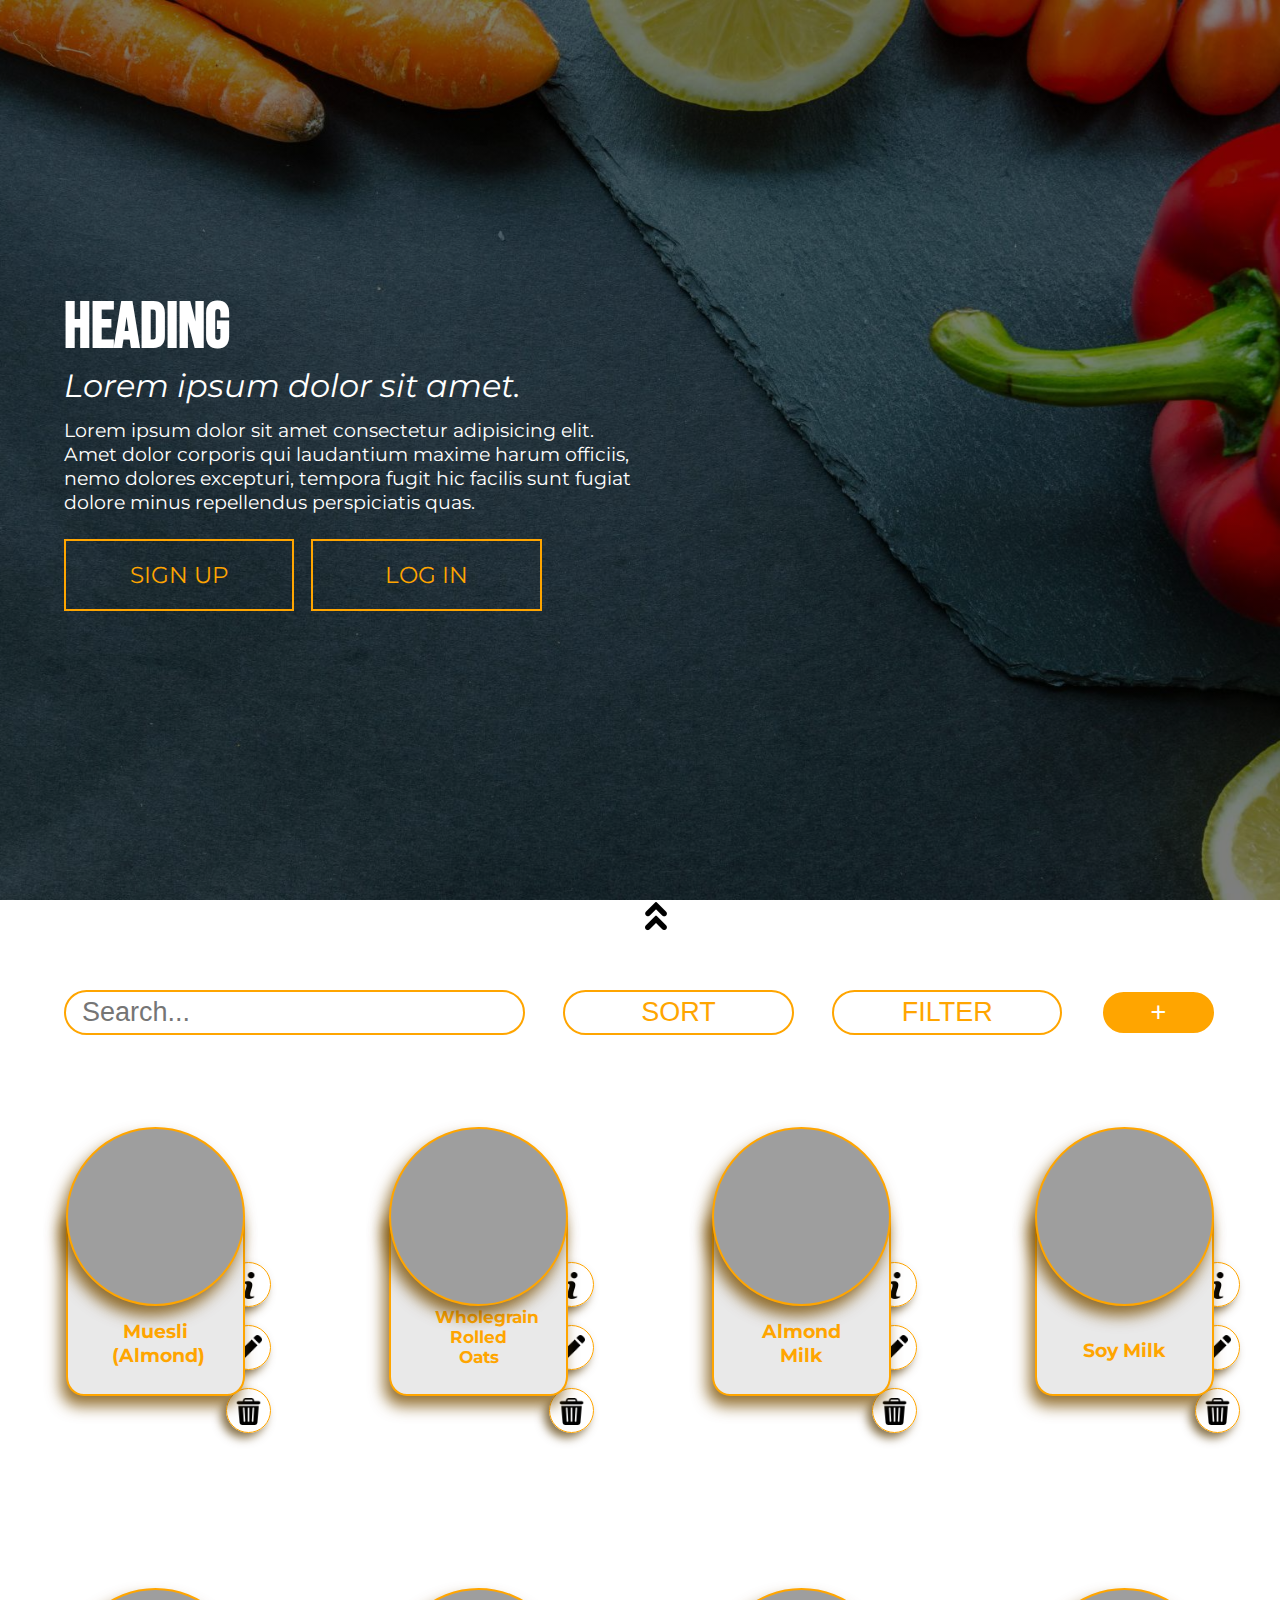
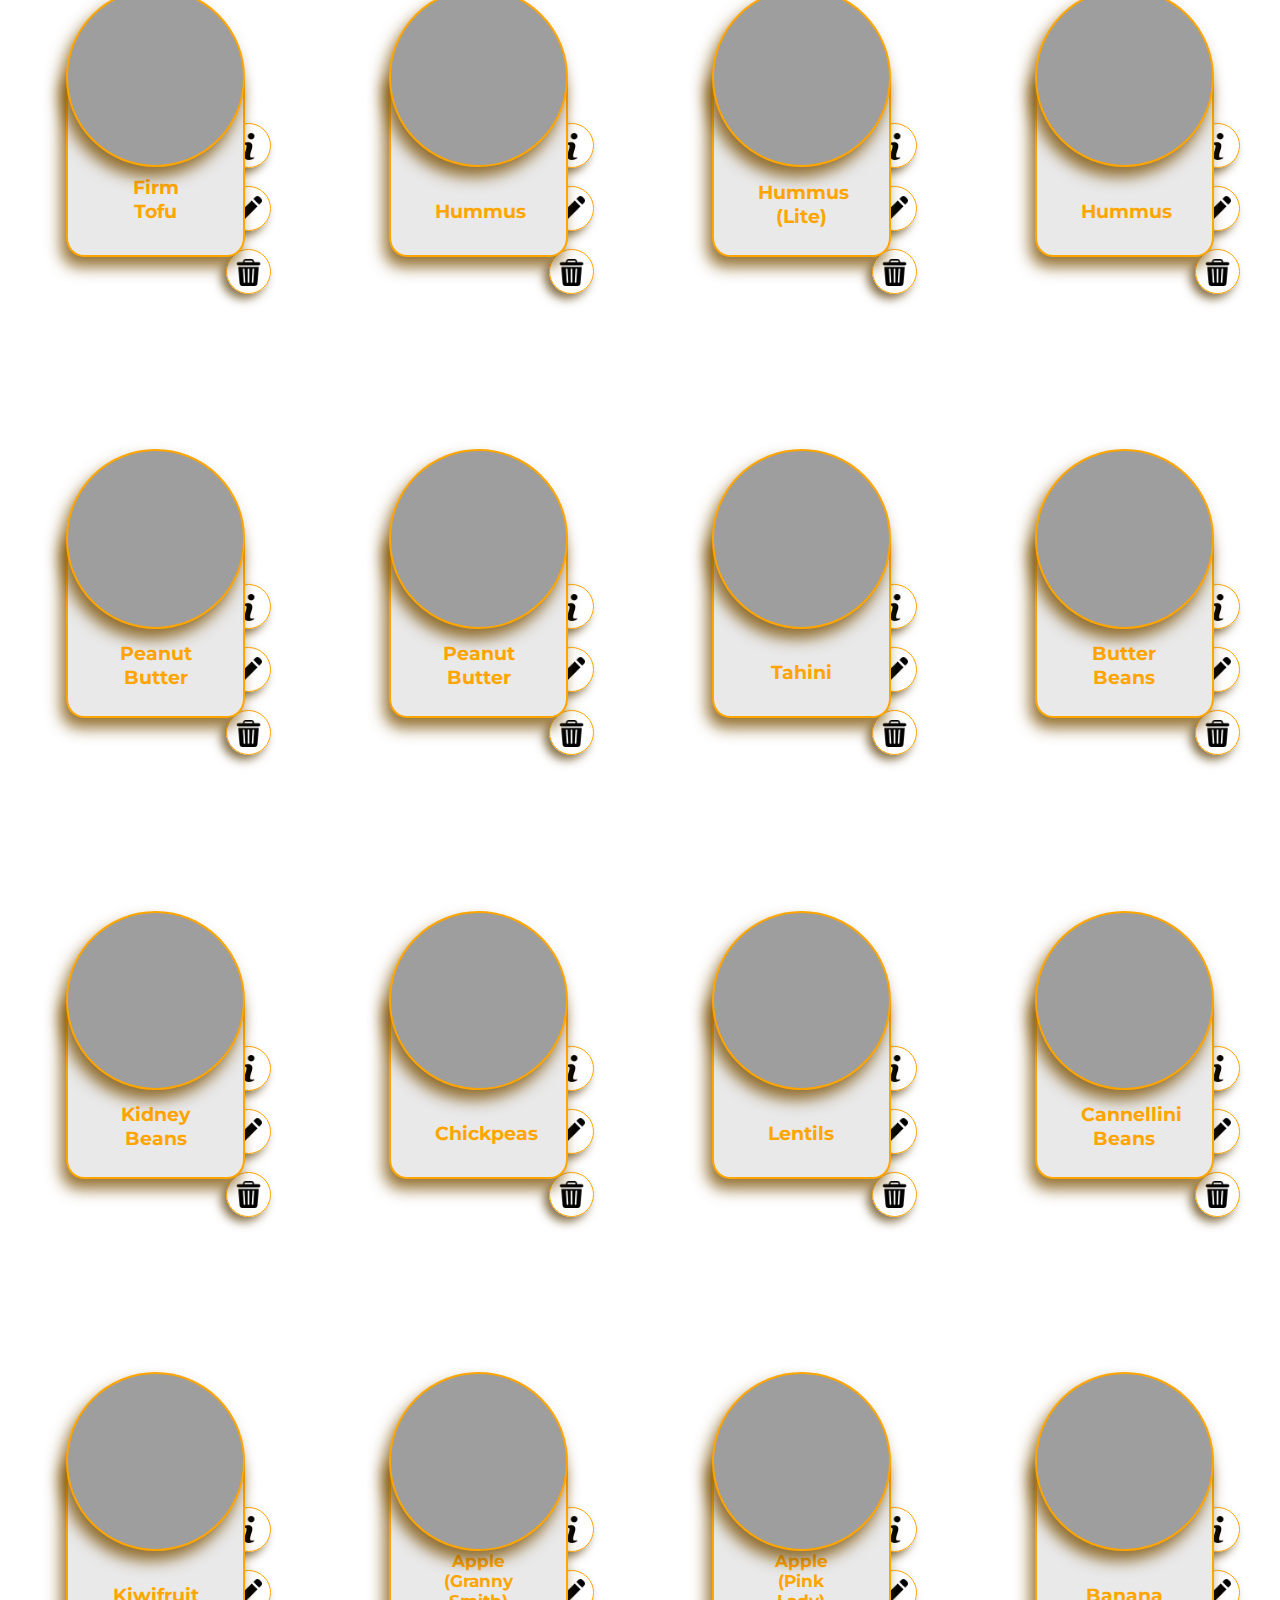
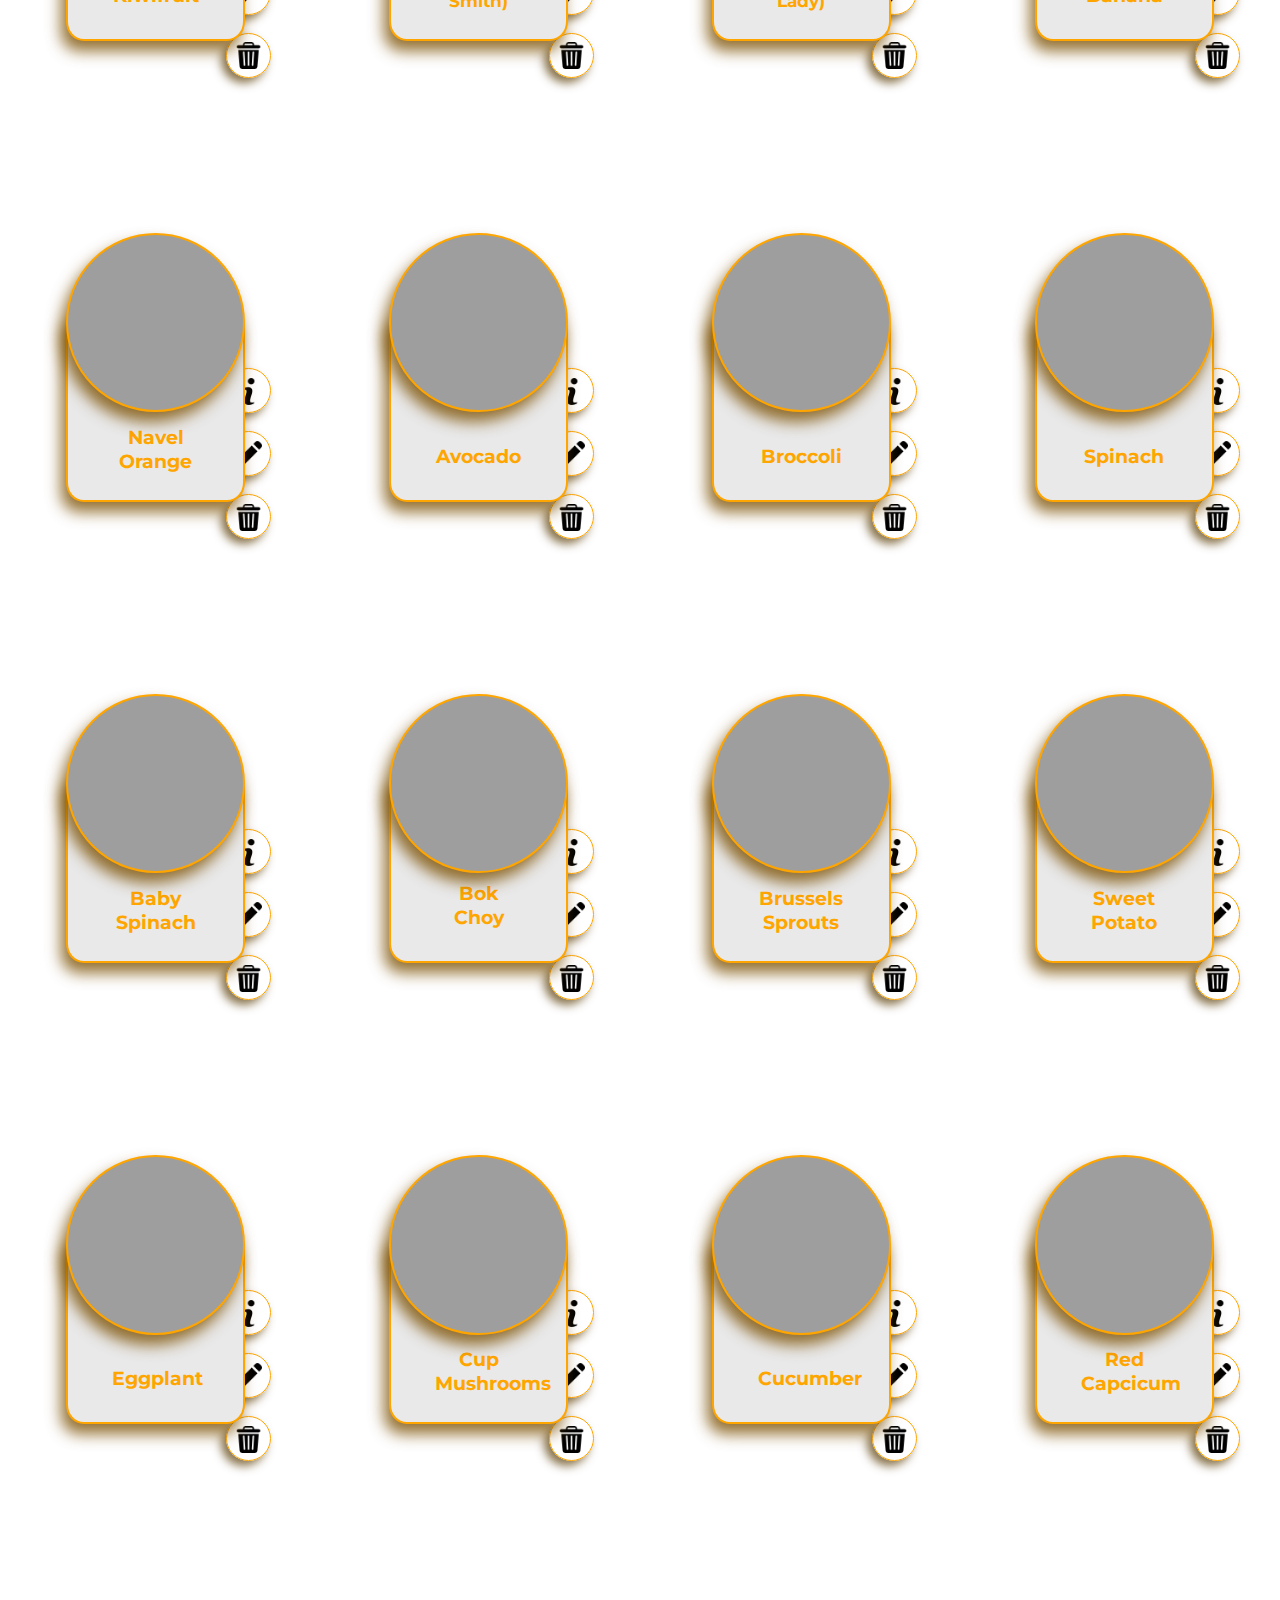
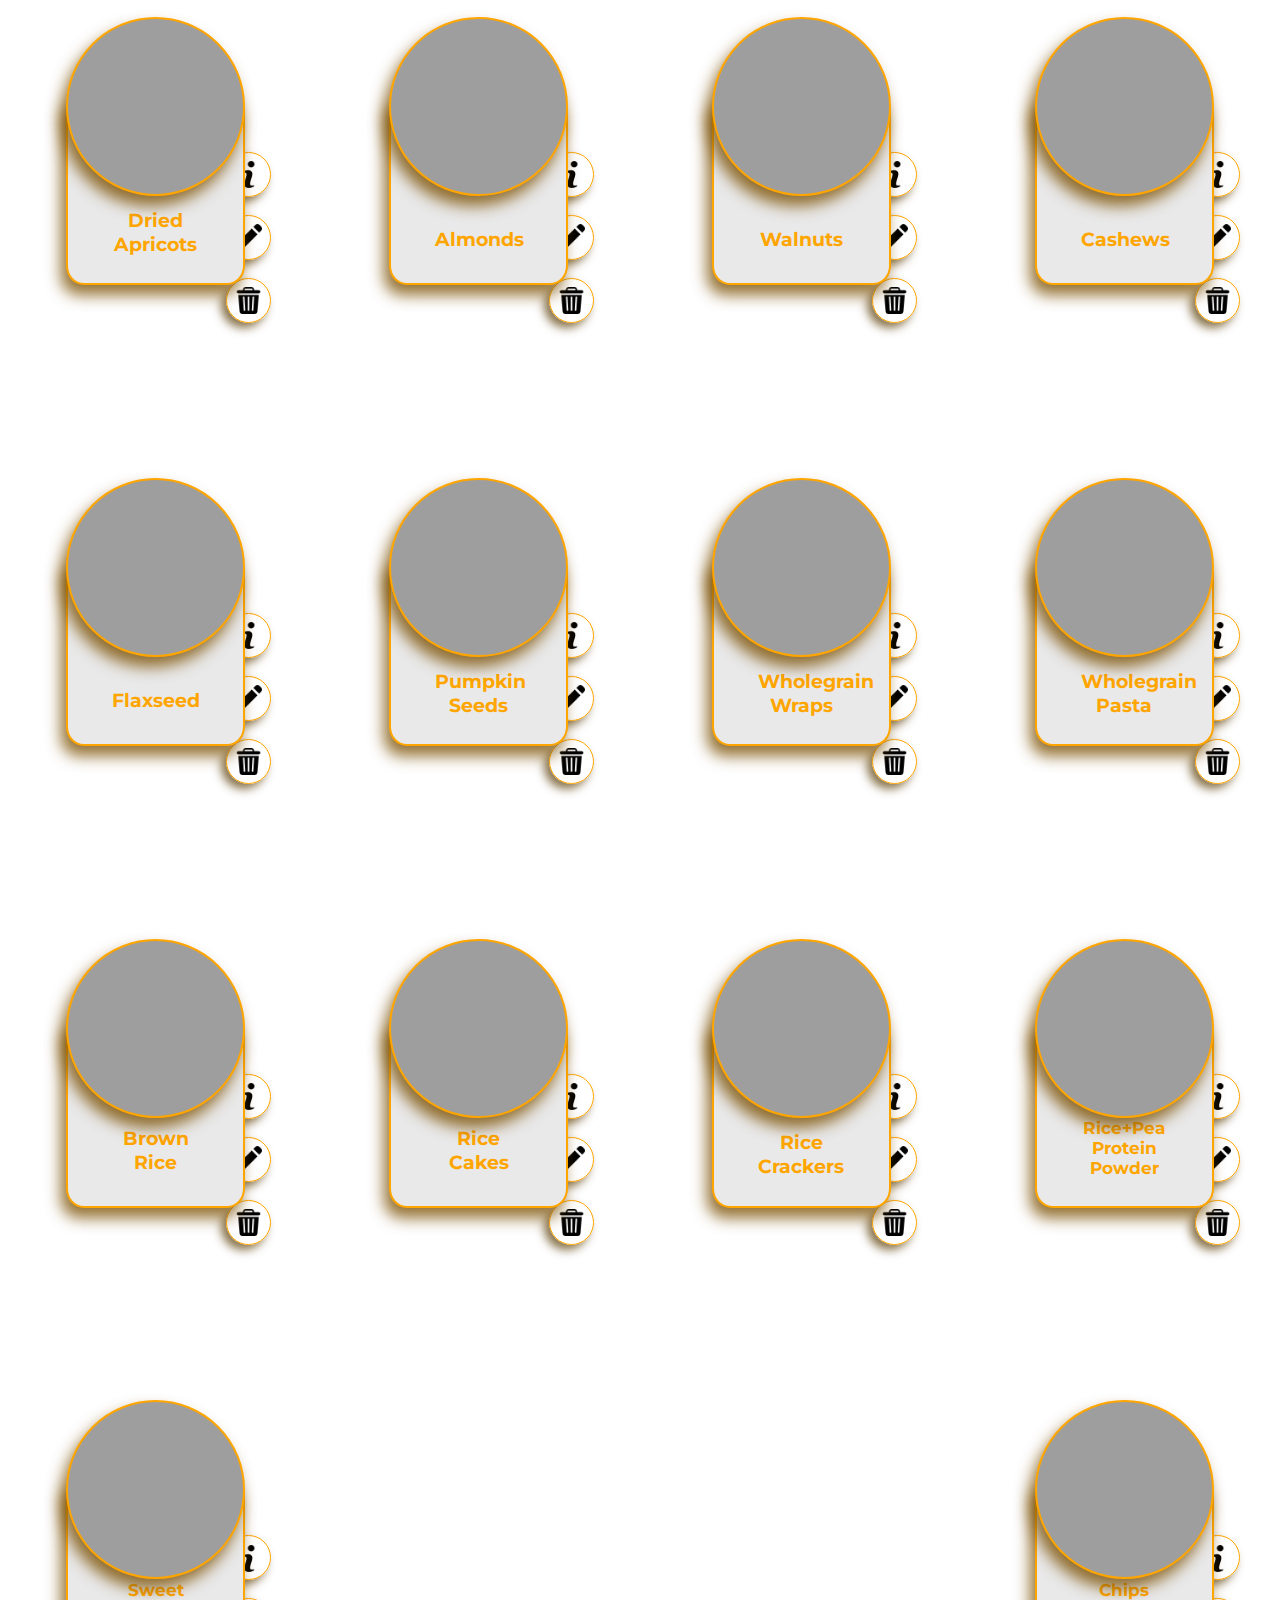
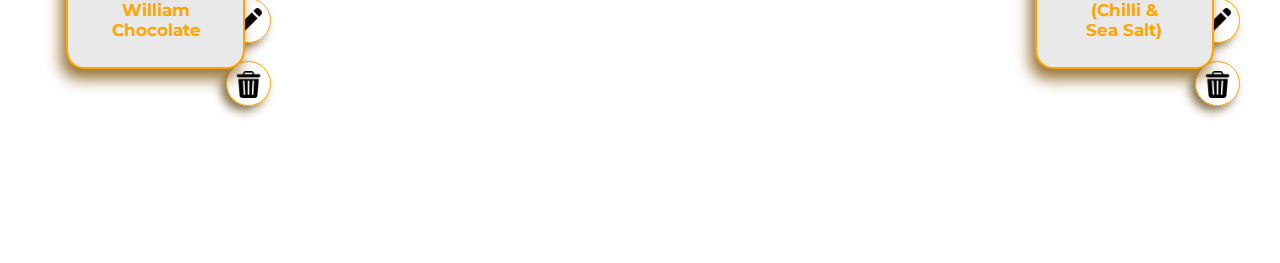
==== commit ae14c63d: "." ====
--- a/index.html
+++ b/index.html
@@ -1,70 +1,71 @@
-<!DOCTYPE html>
-<html lang="en">
-<head>
-    <meta charset="UTF-8">
-    <meta name="viewport" content="width=device-width, initial-scale=1.0">
-    <title>Document</title>
-
-    <link rel="stylesheet" href="css/style.css">
-    <script type="text/javascript" src="./data/foods.json"></script>
-    <script type="text/javascript" src="./js/script.js"></script>
-</head>
-<body>
-<div id="content">
-    <section id="hero">
-        <div class="container">
-            <div class="hero_data">
-                <h1 id="heading">HEADING</h1>
-                <p id="sub_heading">Lorem ipsum dolor sit amet.</p>
-                <p id="hero_text">Lorem ipsum dolor sit amet consectetur adipisicing elit. Amet dolor corporis qui
-                    laudantium maxime harum officiis, nemo dolores excepturi, tempora fugit hic facilis sunt fugiat
-                    dolore minus repellendus perspiciatis quas.</p>
-                <button class="account">SIGN UP</button>
-                <button class="account">LOG IN</button>
-            </div>
-        </div>
-    </section>
-    <section id="main">
-        <div class="content">
-            <div class="functional">
-                <div id="sbar"><input type="search" id="search" oninput="search(this.value)" placeholder="Search...">
-                </div>
-                <div id="sort">
-                    <input type="button" class="functional_button" value="SORT" onclick="displaySort()">
-                    <div>
-                        <ul id="sort_list">
-
-                        </ul>
-                    </div>
-                </div>
-                <div id="filter">
-                    <input type="button" class="functional_button" value="FILTER" onclick="displayFilter()">
-                    <div>
-                        <ul id="filter_list">
-
-                        </ul>
-                    </div>
-                </div>
-                <div id="add"><input type="button" id="add_button" value="+" onclick="displayAdd()">
-                </div>
-            </div>
-
-            <div id="main_data"></div>
-
-            <div id="modal_container">
-                <div id="modal">
-                    <ul id="view_content" class="modal_content"></ul>
-                    <ul id="edit_content" class="modal_content"></ul>
-                    <ul id="add_content" class="modal_content"></ul>
-                    <div id="modal_buttons_container">
-                        <input type="submit" value="Save" id="save_edit" class="modal_buttons" onclick="saveEdit()">
-                        <input type="submit" value="Add" id="save_add" class="modal_buttons" onclick="AddSave()">
-                        <input type="button" value="Close" id="close_view" class="modal_buttons" onclick="closeModal()">
-                    </div>
-                </div>
-            </div>
-        </div>
-    </section>
-</div>
-</body>
+<!DOCTYPE html>
+<html lang="en">
+<head>
+    <meta charset="UTF-8">
+    <meta name="viewport" content="width=device-width, initial-scale=1.0">
+    <title>Document</title>
+
+    <link rel="stylesheet" href="css/style.css">
+    <script type="text/javascript" src="./data/foods.json"></script>
+    <script type="text/javascript" src="./js/script.js"></script>
+</head>
+<body>
+<div id="content">
+    <section id="hero">
+        <div class="container">
+            <div class="hero_data">
+                <h1 id="heading">HEADING</h1>
+                <p id="sub_heading">Lorem ipsum dolor sit amet.</p>
+                <p id="hero_text">Lorem ipsum dolor sit amet consectetur adipisicing elit. Amet dolor corporis qui
+                    laudantium maxime harum officiis, nemo dolores excepturi, tempora fugit hic facilis sunt fugiat
+                    dolore minus repellendus perspiciatis quas.</p>
+                <button class="account">SIGN UP</button>
+                <button class="account">LOG IN</button>
+            </div>
+        </div>
+    </section>
+    <section id="main">
+        <div class="content">
+            <div class="functional">
+                <div id="sbar"><input type="search" id="search" oninput="search(this.value)" placeholder="Search...">
+                </div>
+                <div id="sort">
+                    <input type="button" class="functional_button" id="sort_button" value="SORT" onclick="displaySort()">
+                    <div>
+                        <ul id="sort_list">
+
+                        </ul>
+                    </div>
+                </div>
+                <div id="filter">
+                    <input type="button" class="functional_button" value="FILTER" onclick="displayFilter()">
+                    <div>
+                        <ul id="filter_list">
+
+                        </ul>
+                    </div>
+                </div>
+                <div id="add"><input type="button" id="add_button" value="+" onclick="displayAdd()">
+                </div>
+            </div>
+
+            <div id="main_data"></div>
+
+            <div id="modal_container">
+                <div id="modal">
+                    <ul id="view_content" class="modal_content"></ul>
+                    <ul id="edit_content" class="modal_content"></ul>
+                    <ul id="add_content" class="modal_content"></ul>
+                    <div id="modal_buttons_container">
+                        <input type="submit" value="Save" id="save_edit" class="modal_buttons" onclick="saveEdit()">
+                        <input type="submit" value="Add" id="save_add" class="modal_buttons" onclick="AddSave()">
+                        <input type="button" value="Close" id="close_view" class="modal_buttons" onclick="closeModal()">
+                    </div>
+                </div>
+            </div>
+            <div id="ascend_anchor"><img src="./icons/up-arrow.png"></div>
+        </div>
+    </section>
+</div>
+</body>
 </html>--- a/css/style.css
+++ b/css/style.css
@@ -346,6 +346,7 @@
     padding: 1em 0 1em 0;
 }
 
+
 .modal_buttons
 {
     display: flex;
@@ -356,6 +357,7 @@
     border-radius: 25px;
     color: white;
     transition: background-color .5s ease, color .5s ease, box-shadow .5s ease;
+    margin: 0 1rem 0 1rem;
 }
 
 .modal_buttons:hover
@@ -380,17 +382,16 @@
 
 .modal_input
 {
-    width: 70%;
+    width: 55%;
 }
 
 .modal_input input
 {
     width: 100%;
-    height: 3vh;
+    height: 1.5rem;
     border: 2px solid orange;  
     border-radius: 25px;
     padding-left: 1rem;
-    /* box-shadow: -5px 5px 10px rgba(122, 79, 0, 0.8);  */
     transition: box-shadow .3s ease;
 }
 
@@ -401,7 +402,7 @@
 
 .modal_label
 {
-    width: 30%;
+    width: 25%;
 }
 
 .modal_label label
@@ -409,8 +410,59 @@
     width: 100%;
     font-family: "Montserrat", sans-serif;
     color: orange;
-    font-size: 1vw; 
-      
+    font-size: 2vh;   
+}
+
+.modal_inner_buttons_container
+{
+    display: flex;
+    width: 20%;
+    justify-content: center;
+}
+
+.modal_inner_buttons
+{
+    width: 1.5rem;
+    height: 1.5rem;
+    border-radius: 50%;
+    margin: 0 .25rem 0 .25rem;
+    background-color: orange;
+    border: 2px solid white;  
+    color: white;
+    transition: background-color .5s ease, color .5s ease, box-shadow .5s ease;
+}
+
+.modal_inner_buttons:hover
+{
+    background-color: white;
+    border: 2px solid orange; 
+    color: orange;
+    box-shadow: -5px 5px 15px rgba(38, 37, 36, 0.7);
+    cursor: pointer;
+}
+
+select 
+{
+    appearance: none;
+    width: 100%;
+    border: 1px solid orange;
+    border-radius: 25px;
+    cursor: pointer;
+    padding-left: 1rem;
+    box-shadow: none;
+    background-color: white;
+    transition: box-shadow .5s ease;
+}
+
+select:hover
+{
+    box-shadow: 0px 0px 15px rgba(255, 173, 20, 0.7);
+}
+
+#ascend_anchor
+{
+    position: absolute;
+    left: 50%;
 }
 
 #main
@@ -522,5 +574,17 @@
         width: 100%;
         margin-bottom: 1vh;
     }
+
+    #modal
+    {
+        width: 100%;
+    }
+
+    .modal_content li
+    {
+        display: flex;
+        flex-direction: column;
+    }
+
   
 }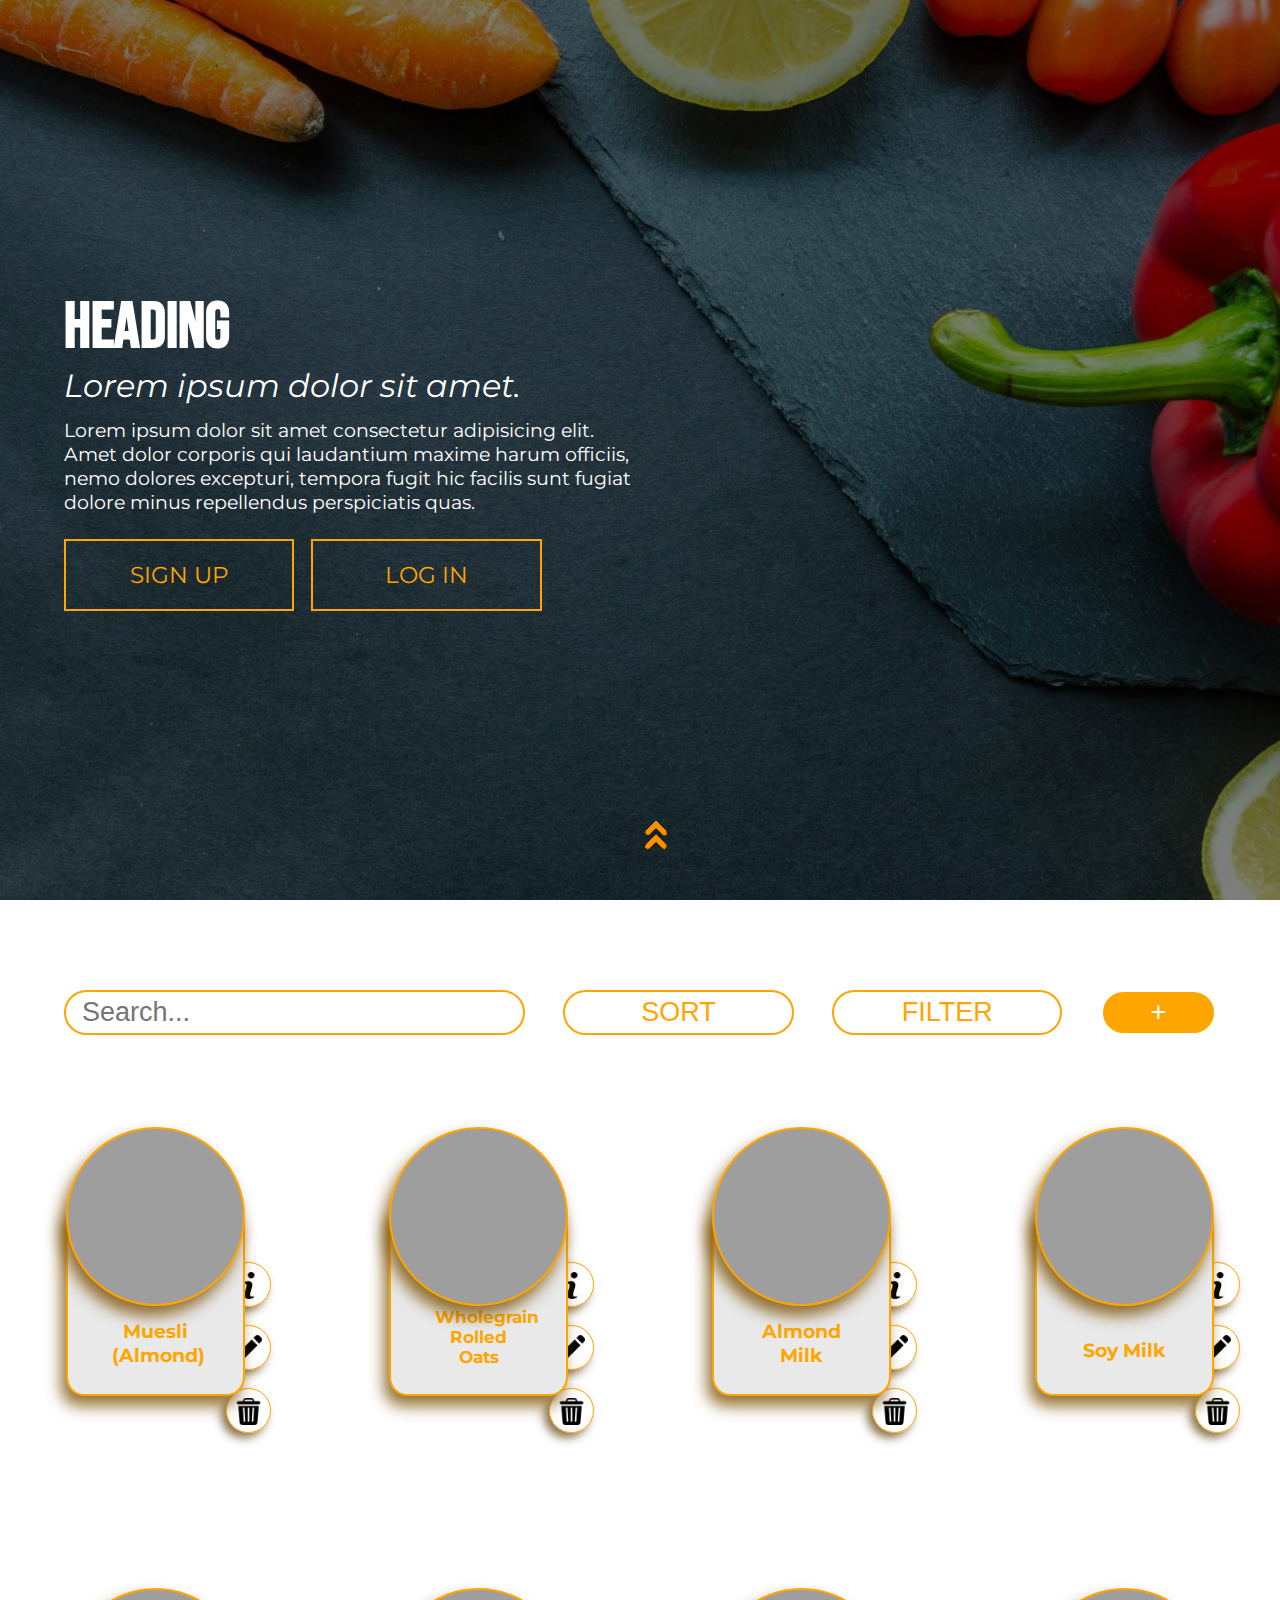
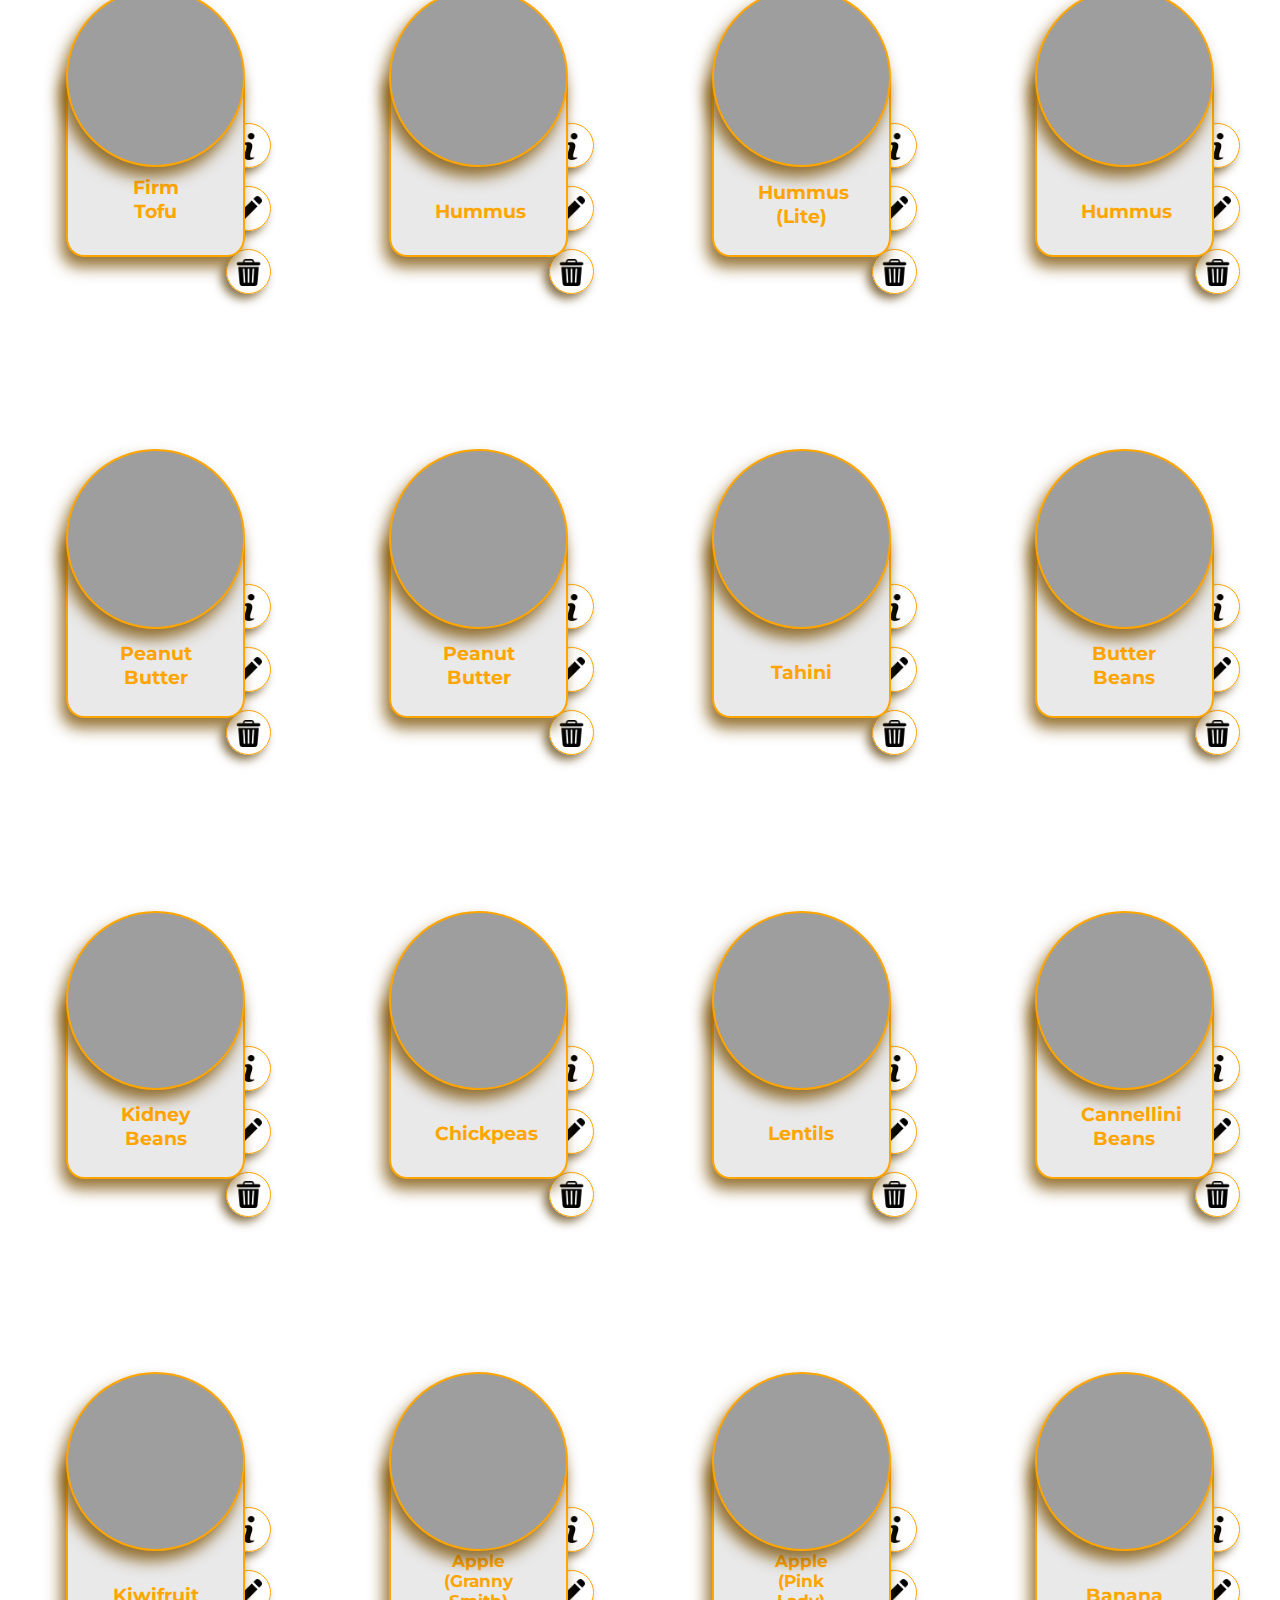
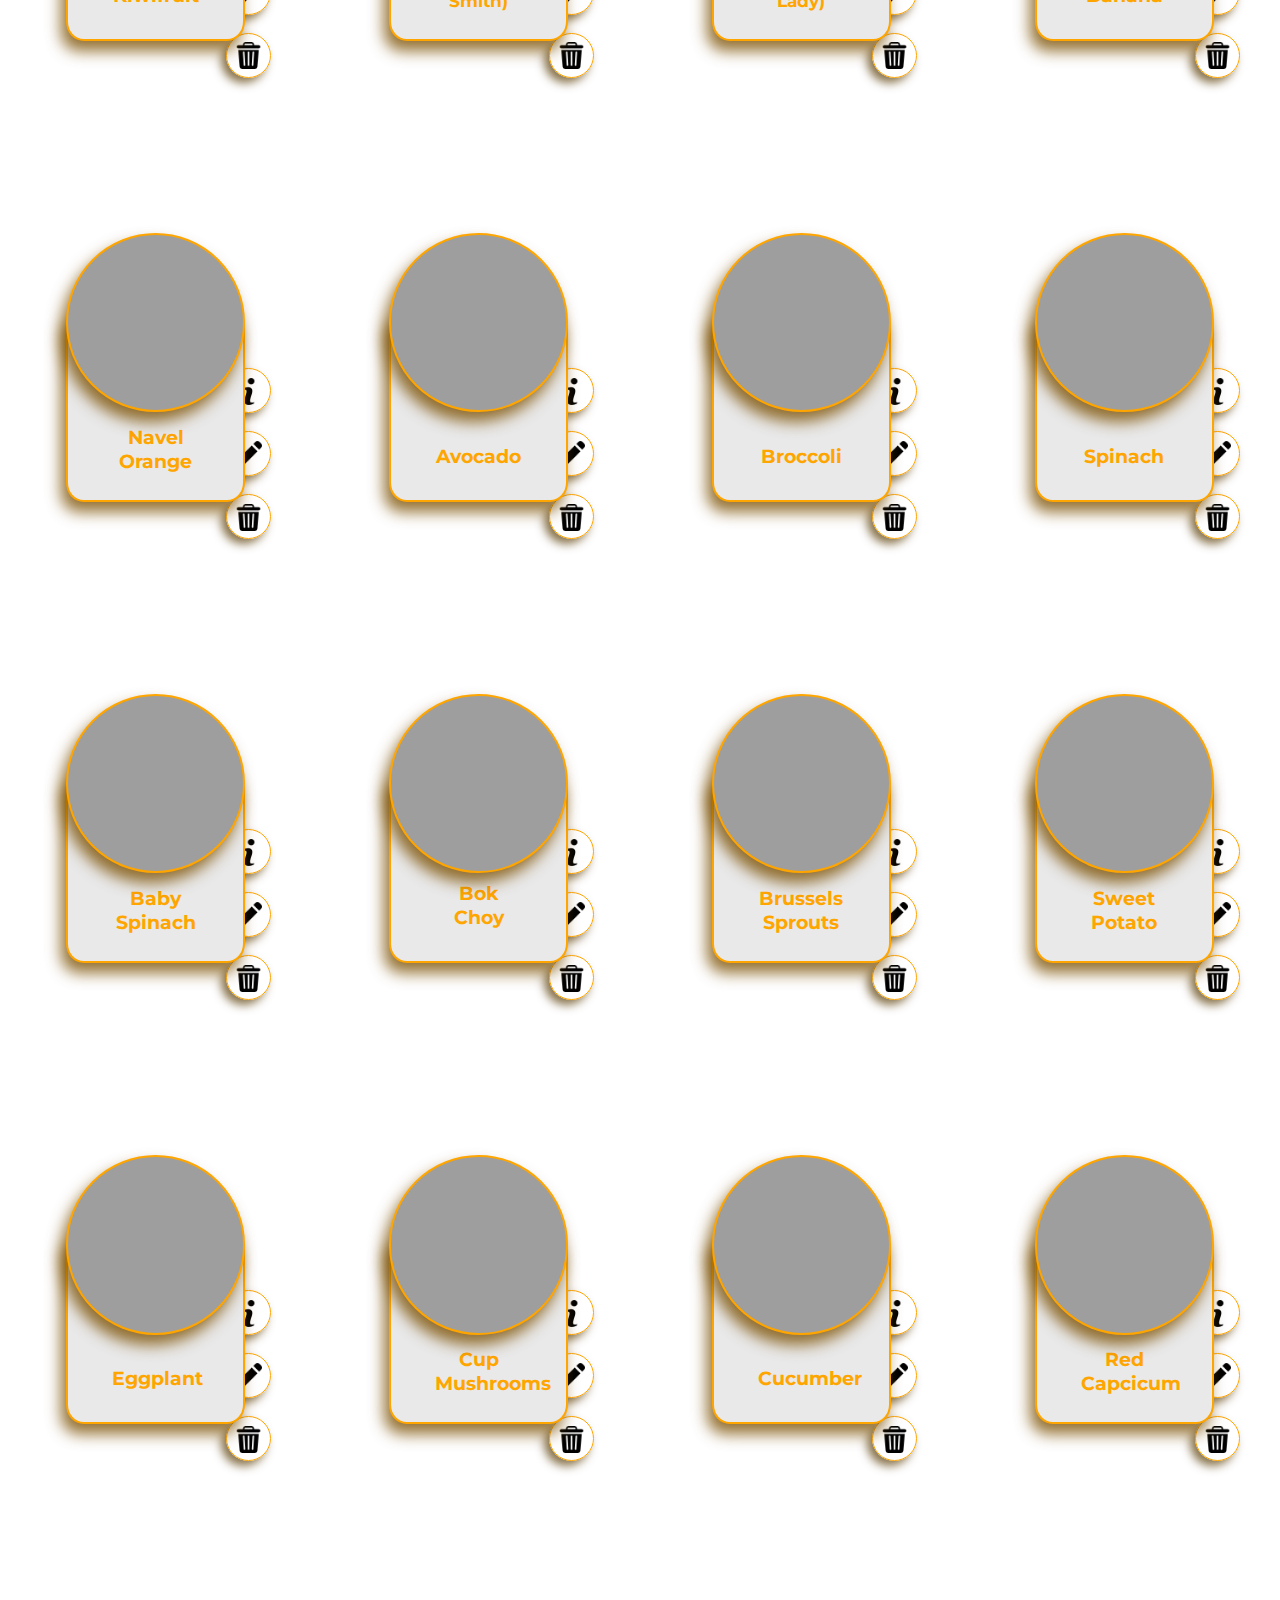
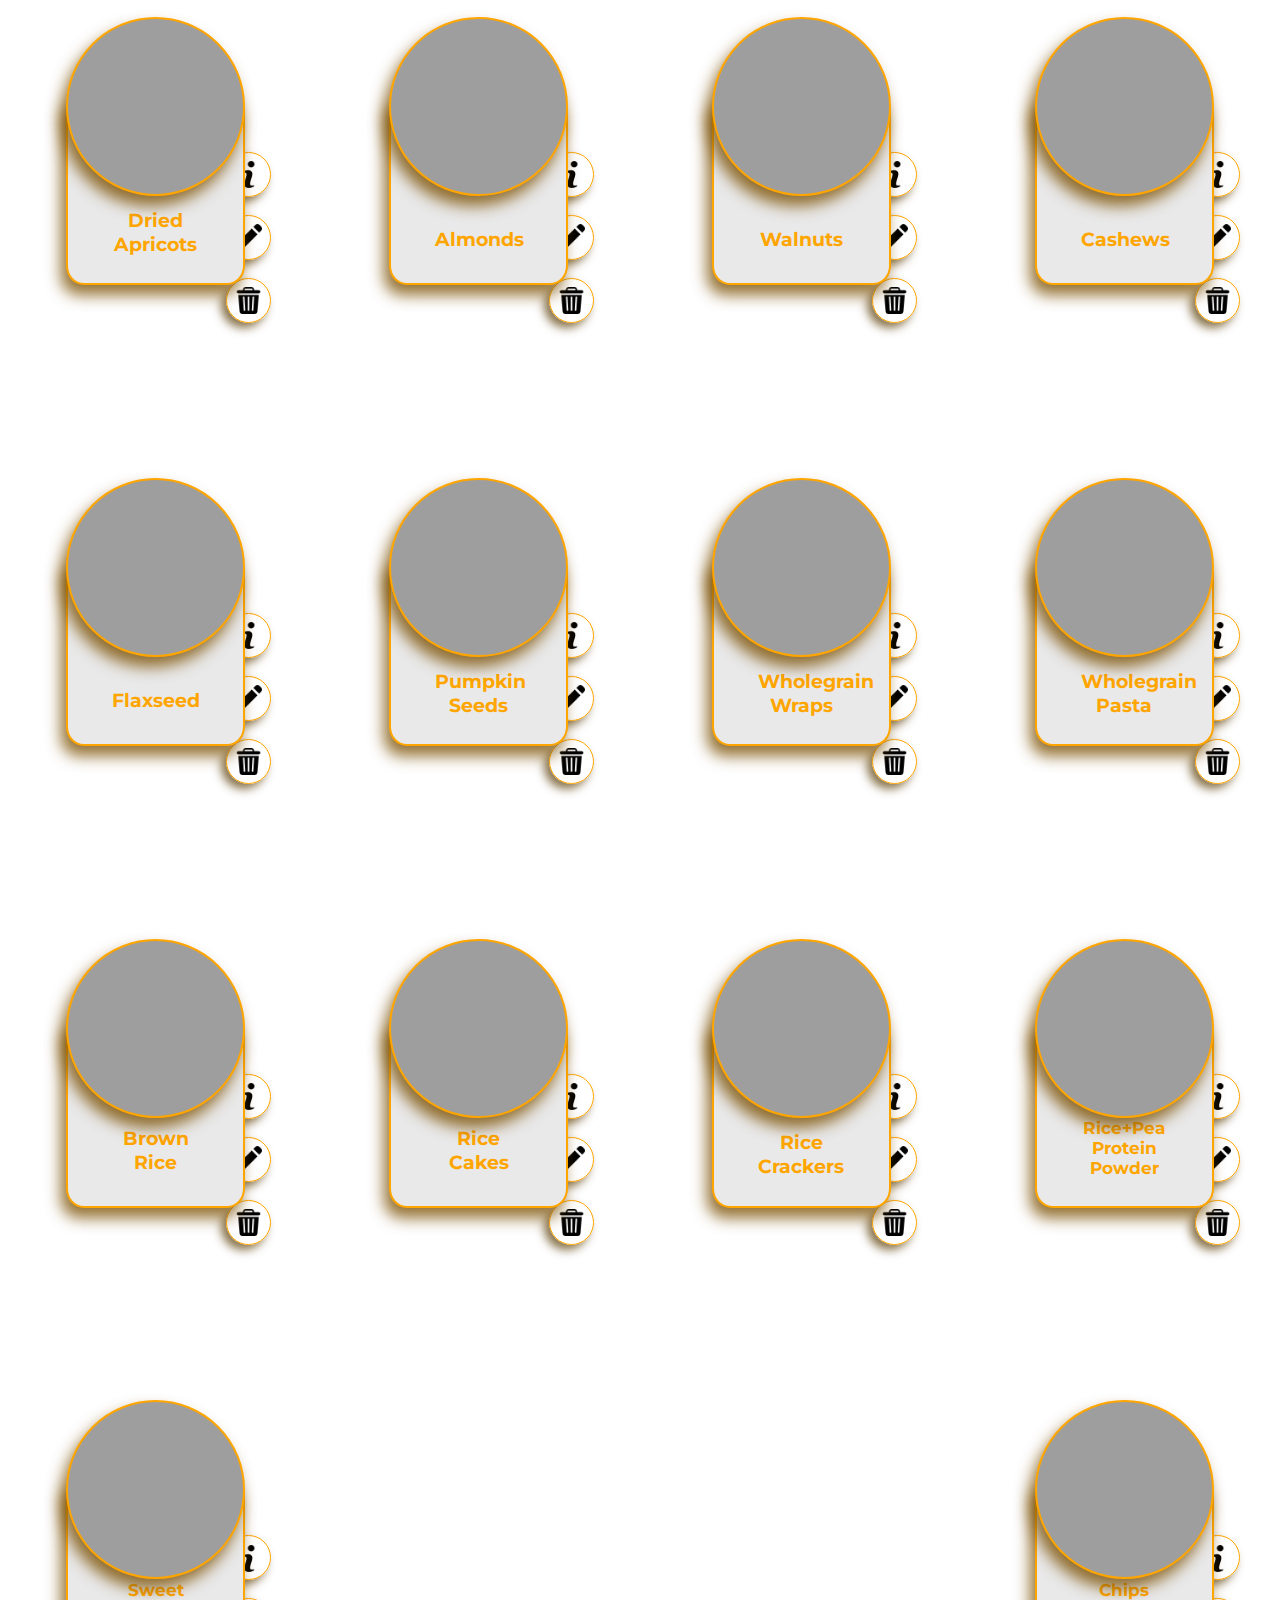
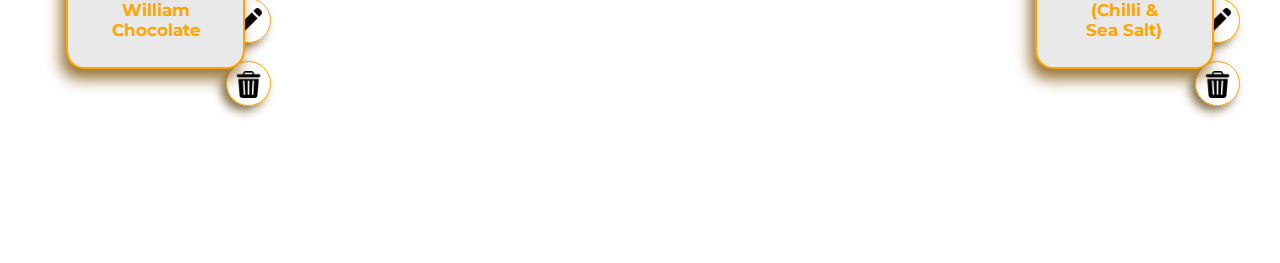
==== commit 55e0e5ac: "tag manager beta" ====
--- a/index.html
+++ b/index.html
@@ -56,14 +56,17 @@
                     <ul id="view_content" class="modal_content"></ul>
                     <ul id="edit_content" class="modal_content"></ul>
                     <ul id="add_content" class="modal_content"></ul>
+                    <ul id="tag_manager" class="modal_content inner_ul"></ul>
                     <div id="modal_buttons_container">
                         <input type="submit" value="Save" id="save_edit" class="modal_buttons" onclick="saveEdit()">
                         <input type="submit" value="Add" id="save_add" class="modal_buttons" onclick="AddSave()">
                         <input type="button" value="Close" id="close_view" class="modal_buttons" onclick="closeModal()">
+                        <input type="submit" value="Save" id="save_tags" class="modal_buttons" onclick="saveTags()">
+                        <!-- <input type="submit" value="Add" id="add_tags" class="modal_buttons" onclick="addNewTags()"> -->
                     </div>
                 </div>
             </div>
-            <div id="ascend_anchor"><img src="./icons/up-arrow.png"></div>
+            <div id="ascend_anchor"><a href="#main"><img src="./icons/up-arrow.png"></a></div>
         </div>
     </section>
 </div>
--- a/css/style.css
+++ b/css/style.css
@@ -334,7 +334,7 @@
     margin: 1em 0 1em 0;
 }
 
-#save_edit, #save_add, #view_content, #edit_content, #add_content
+#save_edit, #save_add, #view_content, #tag_manager, #edit_content, #add_content
 {
     display: none;
     flex-direction: column;
@@ -461,8 +461,10 @@
 
 #ascend_anchor
 {
-    position: absolute;
+    position: fixed;
+    bottom: 5%;
     left: 50%;
+    cursor: pointer;
 }
 
 #main
